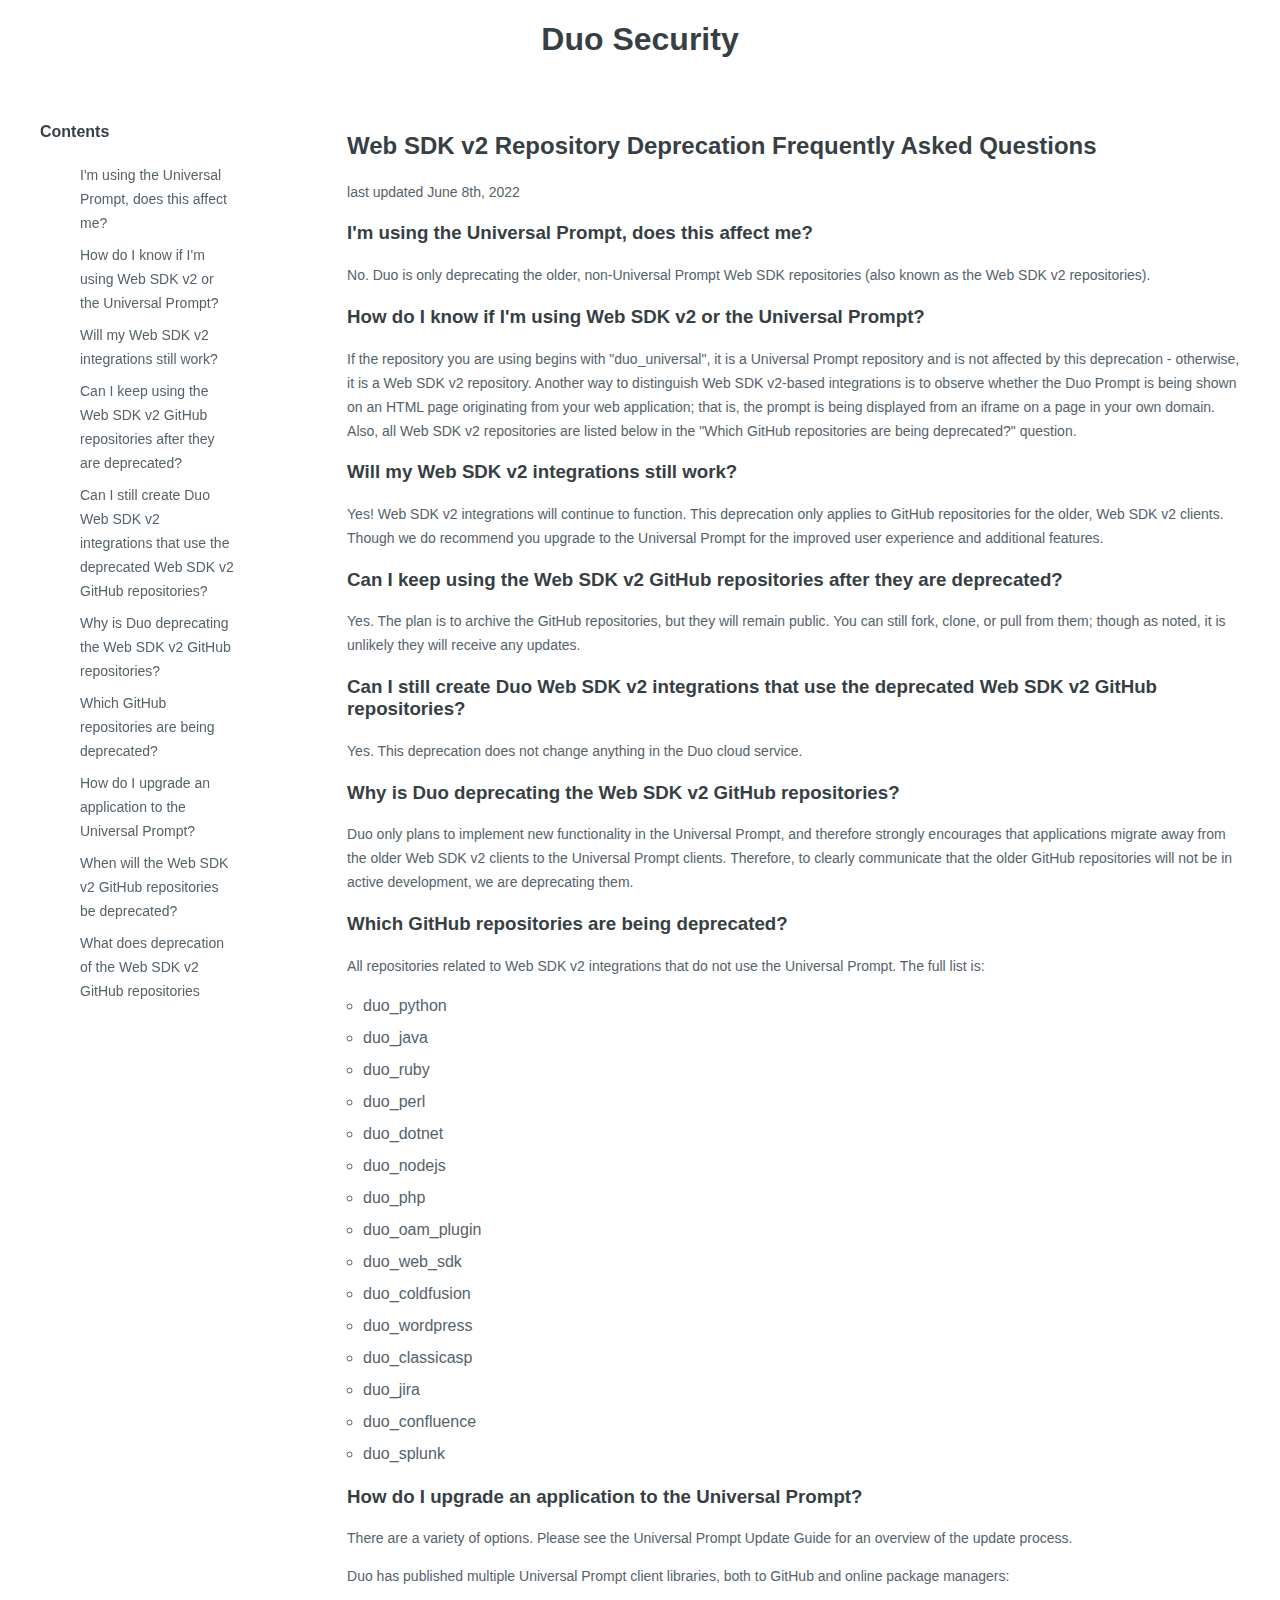
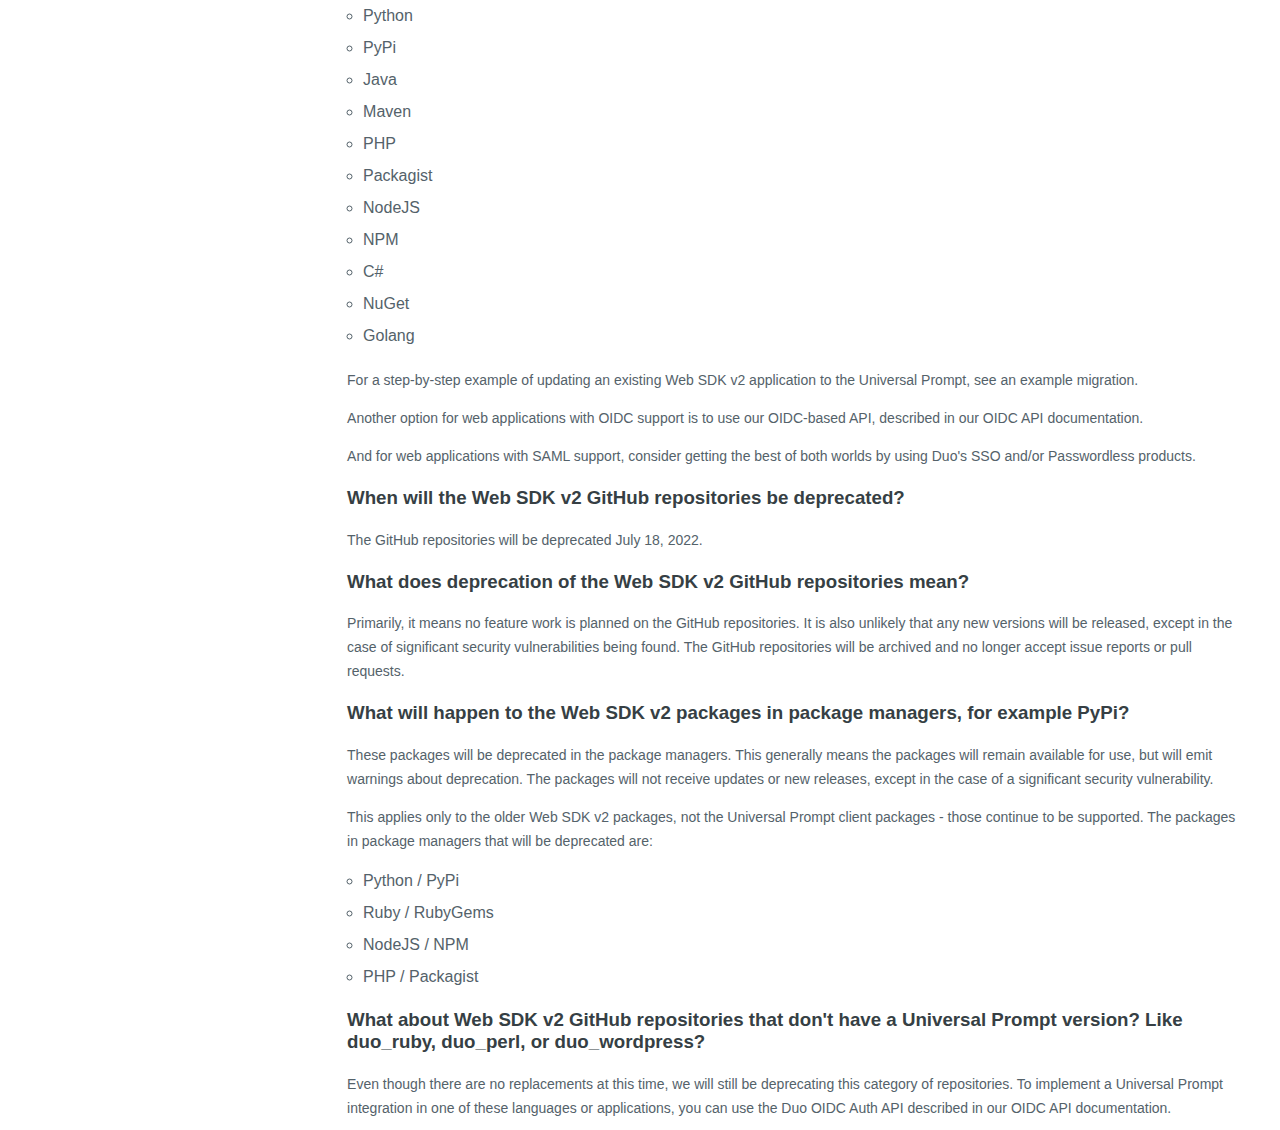
==== faq.html @ c7757863 "Fill in FAQ contents" ====
<!doctype html>
<html>
  </head>
    <title>Web SDK v2 Repository Deprecation FAQ</title>
    <link rel="stylesheet" href="./style.css">
  </head>
  <body>
    <h1><center>Duo Security</center></h1>
    <div class="faq-detail">

    <div class="faq-nav">
      <div class="sticky-wrapper">
        <div class="faq-sticker">
          <h4 class="faq-nav-header">Contents</h4>
          <ul>
            <li><a href="#Question1">I'm using the Universal Prompt, does this affect me?</a></li>
            <li><a href="#Question2">How do I know if I'm using Web SDK v2 or the Universal Prompt?</a></li>
            <li><a href="#Question3">Will my Web SDK v2 integrations still work?</a></li>
            <li><a href="#Question4">Can I keep using the Web SDK v2 GitHub repositories after they are deprecated?</a></li>
            <li><a href="#Question5">Can I still create Duo Web SDK v2 integrations that use the deprecated Web SDK v2 GitHub repositories?</a></li>
            <li><a href="#Question6">Why is Duo deprecating the Web SDK v2 GitHub repositories?</a></li>
            <li><a href="#Question7">Which GitHub repositories are being deprecated?</a></li>
            <li><a href="#Question8">How do I upgrade an application to the Universal Prompt?</a></li>
            <li><a href="#Question9">When will the Web SDK v2 GitHub repositories be deprecated?</a></li>
            <li><a href="#Question10">What does deprecation of the Web SDK v2 GitHub repositories mean?</a></li>
            <li><a href="#Question11">What will happen to the Web SDK v2 packages in package managers, for example PyPi?</a></li>
            <li><a href="#Question12">What about Web SDK v2 GitHub repositories that don't have a Universal Prompt version?  Like duo_ruby, duo_perl, or duo_wordpress?</a></li>
          </ul>
        </div>
    </div>
    </div>
    <div class="faq-content">
      <h2>Web SDK v2 Repository Deprecation Frequently Asked Questions</h2>
      <p>last updated June 8th, 2022</p>
    <div id="Question1">
    <h3>I'm using the Universal Prompt, does this affect me?</h3>
  </div>
    <p>No.  Duo is only deprecating the older, non-Universal Prompt Web SDK repositories (also known as the Web SDK v2 repositories).</p>
    <div id="Question2">
      <h3>How do I know if I'm using Web SDK v2 or the Universal Prompt?</h3>
  </div>
    <p>If the repository you are using begins with "duo_universal", it is a Universal Prompt repository and is not affected by this deprecation - otherwise, it is a Web SDK v2 repository.  Another way to distinguish Web SDK v2-based integrations is to observe whether the Duo Prompt is being shown on an HTML page originating from your web application; that is, the prompt is being displayed from an iframe on a page in your own domain.  Also, all Web SDK v2 repositories are listed below in the "Which GitHub repositories are being deprecated?" question.</p>
    <div id="Question3">
    <h3>Will my Web SDK v2 integrations still work?</h3>
  </div>
    <p>Yes!  Web SDK v2 integrations will continue to function.  This deprecation only applies to GitHub repositories for the older, Web SDK v2 clients.  Though we do recommend you upgrade to the Universal Prompt for the improved user experience and additional features.</p>
    <div id="Question4">
      <h3>Can I keep using the Web SDK v2 GitHub repositories after they are deprecated?</h3>
  </div>
    <p>Yes.  The plan is to archive the GitHub repositories, but they will remain public.  You can still fork, clone, or pull from them; though as noted, it is unlikely they will receive any updates.</p>
    <div id="Question5">
      <h3>Can I still create Duo Web SDK v2 integrations that use the deprecated Web SDK v2 GitHub repositories?</h3>
  </div>
    <p>Yes.  This deprecation does not change anything in the Duo cloud service.</p>
    <div id="Question6">
      <h3>Why is Duo deprecating the Web SDK v2 GitHub repositories?</h3>
  </div>
    <p>Duo only plans to implement new functionality in the Universal Prompt, and therefore strongly encourages that applications migrate away from the older Web SDK v2 clients to the Universal Prompt clients.  Therefore, to clearly communicate that the older GitHub repositories will not be in active development, we are deprecating them.</p>
    <div id="Question7">
      <h3>Which GitHub repositories are being deprecated?</h3>
  </div>
    <p>All repositories related to Web SDK v2 integrations that do not use the Universal Prompt.  The full list is:</p>
    <ul>
      <li>duo_python</li>
      <li>duo_java</li>
      <li>duo_ruby</li>
      <li>duo_perl</li>
      <li>duo_dotnet</li>
      <li>duo_nodejs</li>      
      <li>duo_php</li>      
      <li>duo_oam_plugin</li>      
      <li>duo_web_sdk</li>      
      <li>duo_coldfusion</li>      
      <li>duo_wordpress</li>      
      <li>duo_classicasp</li>      
      <li>duo_jira</li>      
      <li>duo_confluence</li>      
      <li>duo_splunk</li>      
    </ul>
    <div id="Question8">
      <h3>How do I upgrade an application to the Universal Prompt?</h3>
  </div>
  <p>There are a variety of options.  Please see the <a href="https://duo.com/docs/universal-prompt-update-guide">Universal Prompt Update Guide</a> for an overview of the update process.</p>
  <p>Duo has published multiple Universal Prompt client libraries, both to GitHub and online package managers:</p>
    <ul>
      <li><a href="https://github.com/duosecurity/duo_universal_python">Python</a></li>
      <li><a href="https://pypi.org/project/duo-universal/">PyPi</a></li>
      <li><a href="https://github.com/duosecurity/duo_universal_java">Java</a></li>
      <li><a href="https://mvnrepository.com/artifact/com.duosecurity/duo-universal-sdk">Maven</a></li>
      <li><a href="https://github.com/duosecurity/duo_universal_php">PHP</a></li>
      <li><a href="https://packagist.org/packages/duosecurity/duo_universal_php">Packagist</a></li>      
      <li><a href="https://github.com/duosecurity/duo_universal_nodejs">NodeJS</a></li>      
      <li><a href="https://www.npmjs.com/package/@duosecurity/duo_universal">NPM</a></li>      
      <li><a href="https://github.com/duosecurity/duo_universal_csharp">C#</a></li>      
      <li><a href="https://www.nuget.org/packages/DuoUniversal/">NuGet</a></li>      
      <li><a href="https://github.com/duosecurity/duo_universal_golang">Golang</a></li>      
    </ul>
    <p>For a step-by-step example of updating an existing Web SDK v2 application to the Universal Prompt, see <a href="https://github.com/duosecurity/duo_python/pull/57.">an example migration</a>.</p>
    <p>Another option for web applications with OIDC support is to use our OIDC-based API, described in <a href="https://duo.com/docs/oauthapi">our OIDC API documentation</a>.</p>
    <p>And for web applications with SAML support, consider getting the best of both worlds by using Duo's SSO and/or Passwordless products.</p>
    <div id="Question9">
      <h3>When will the Web SDK v2 GitHub repositories be deprecated?</h3>
  </div>
    <p>The GitHub repositories will be deprecated July 18, 2022.</p>
    <div id="Question10">
      <h3>What does deprecation of the Web SDK v2 GitHub repositories mean?</h3>
  </div>
    <p>Primarily, it means no feature work is planned on the GitHub repositories.  It is also unlikely that any new versions will be released, except in the case of significant security vulnerabilities being found.  The GitHub repositories will be archived and no longer accept issue reports or pull requests.</p>
    <div id="Question11">
      <h3>What will happen to the Web SDK v2 packages in package managers, for example PyPi?</h3>
  </div>
    <p>These packages will be deprecated in the package managers.  This generally means the packages will remain available for use, but will emit warnings about deprecation.  The packages will not receive updates or new releases, except in the case of a significant security vulnerability.</p>
    <p>This applies only to the older Web SDK v2 packages, not the Universal Prompt client packages - those continue to be supported.  The packages in package managers that will be deprecated are:</p>
    <ul>
      <li><a href="https://pypi.org/project/duo-web/">Python / PyPi</a></li>
      <li><a href="https://rubygems.org/gems/duo_web">Ruby / RubyGems</a></li>
      <li><a href="https://www.npmjs.com/package/@duosecurity/duo_web">NodeJS / NPM</a></li>
      <li><a href="https://packagist.org/packages/duosecurity/duo_php">PHP / Packagist</a></li>
    </ul>
    <div id="Question12">
      <h3>What about Web SDK v2 GitHub repositories that don't have a Universal Prompt version?  Like duo_ruby, duo_perl, or duo_wordpress?</h3>
  </div>
  <p>Even though there are no replacements at this time, we will still be deprecating this category of repositories.  To implement a Universal Prompt integration in one of these languages or applications, you can use the Duo OIDC Auth API described in <a href="https://duo.com/docs/oauthapi">our OIDC API documentation</a>.</p>
    </div>
    </div>
  </body>
</html>
---- style.css ----
body {
  font-family: "Helvetica Neue", Helvetica, Arial, sans-serif;
  color: #54626a;
}

h1,
h2,
h3,
h4,
h5,
h6 {
  font-weight: bold;
  color: #363f44;
  text-rendering: optimizeLegibility;
  scroll-margin-top: 4.375rem;
}

p {
  color: #54626a;
}

.faq-detail {
  padding: 2rem;
}
.faq-detail p {
  font-size: 0.875rem;
  line-height: 1.5rem;
}

.faq-content {
  display: block;
  float: left;
  width: 74.41059%;
}

.faq-content p {
  margin-bottom: 0.75em;
}

.faq-content ul {
  list-style: circle;
  padding: 0 1em;
  margin-bottom: 1.25rem;
  line-height: 160%;
}

ol li,
ul li {
  display: list-item;
  margin-top: 0.5rem;
  font-weight: 400;
  font-size: 1rem;
  line-height: 1.5rem;
}

ul li::marker {
  unicode-bidi: isolate;
  font-variant-numeric: tabular-nums;
  text-transform: none;
  text-indent: 0px !important;
  text-align: start !important;
  text-align-last: start !important;
}

.faq-nav {
  float: left;
  margin-right: 2.35765%;
  width: 23.23176%;
  display: block;
}

.faq-nav li {
  font-size: 0.875rem;
  list-style-type: none;
}

.sticky-wrapper {
  height: 627px;
}

.faq-sticker {
  overflow-y: auto;
  max-height: 100%;
  width: 195px;
  position: fixed;
  top: 102px;
  z-index: inherit;
}

a {
  text-decoration: none;
  color: inherit;
  transition: 0.2s ease-in-out;
}
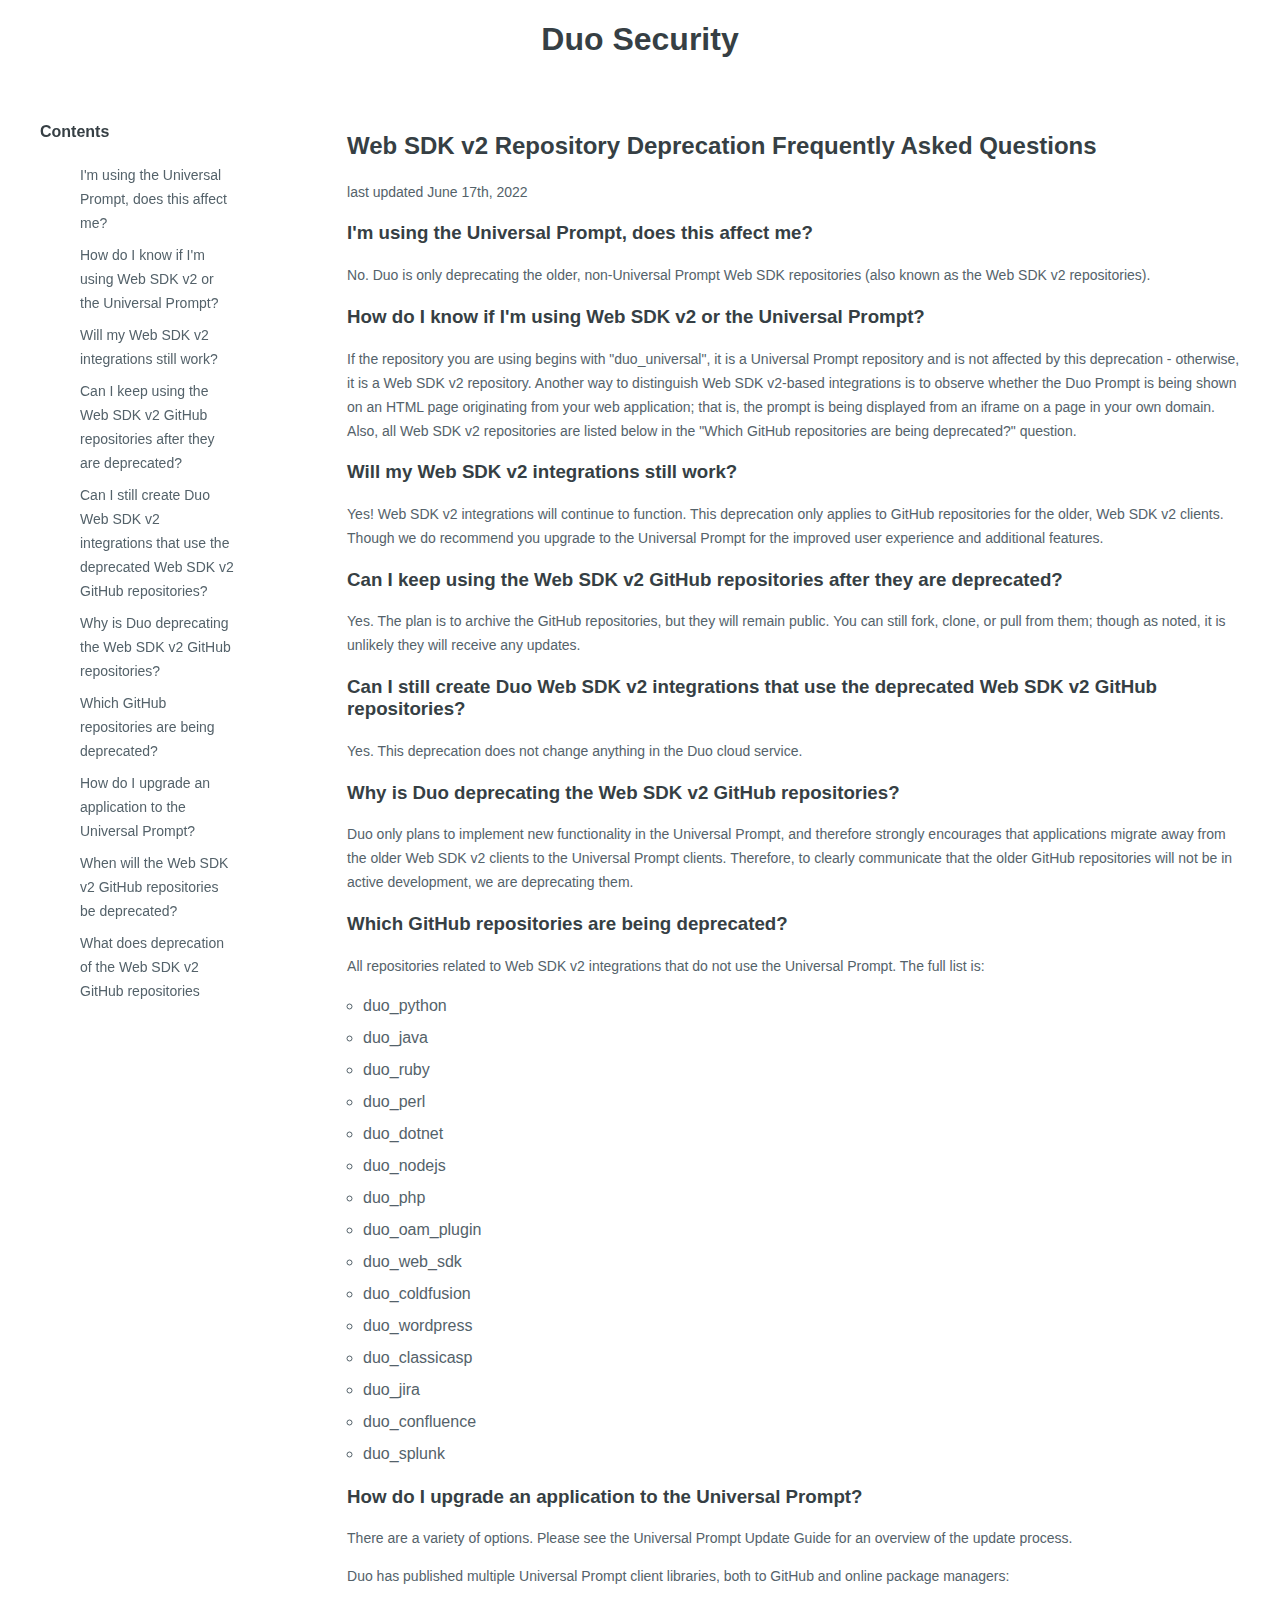
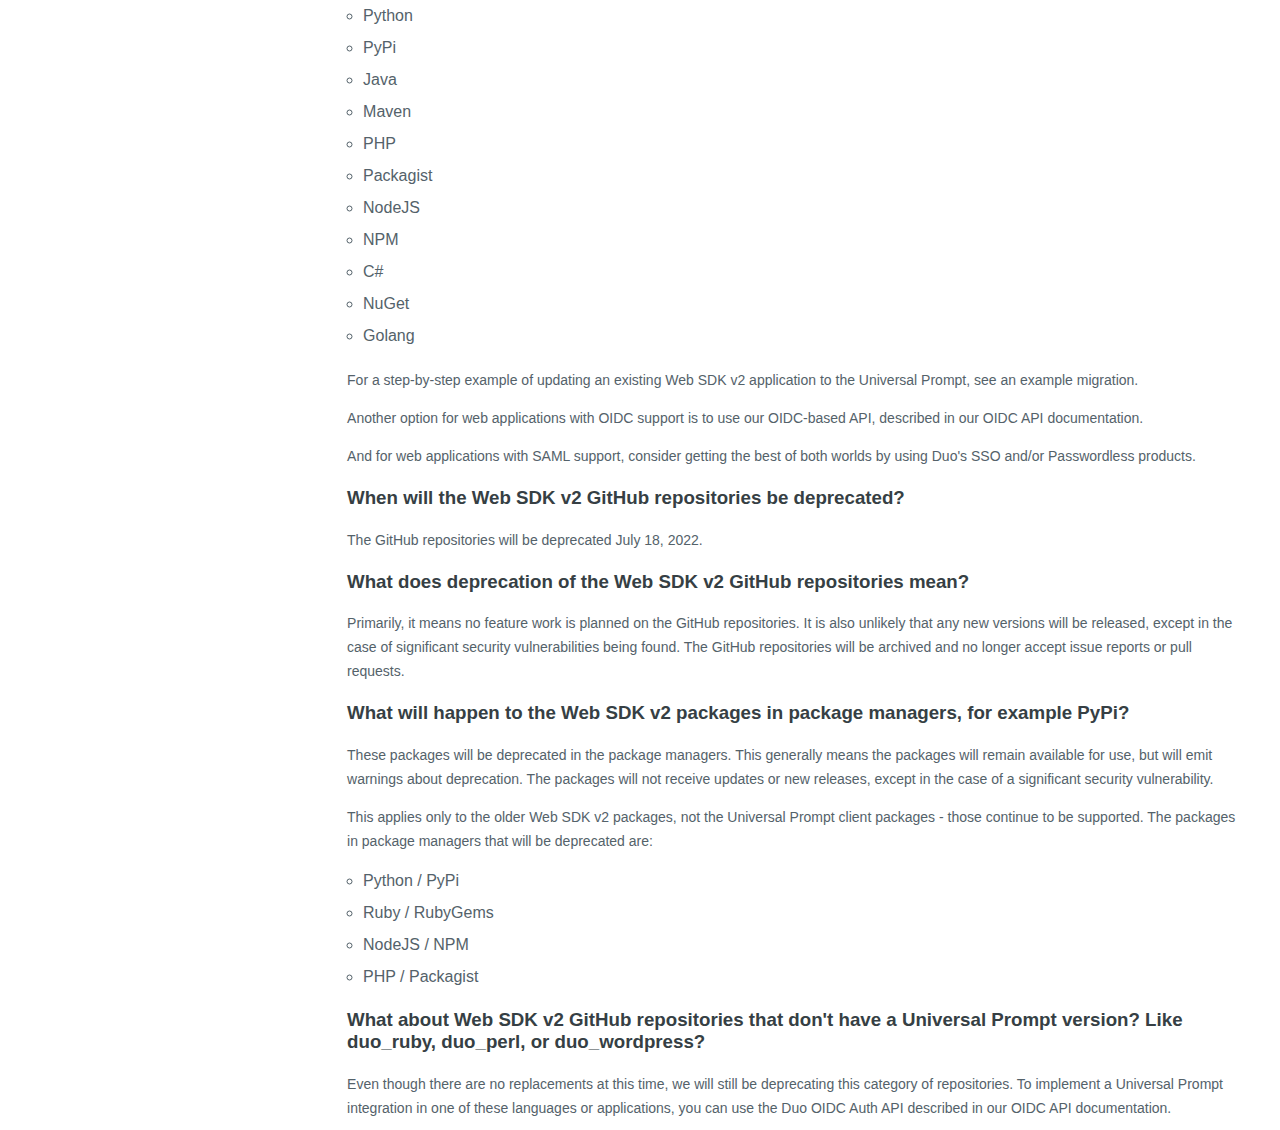
==== commit cb5c4326: "Bump update date" ====
--- a/faq.html
+++ b/faq.html
@@ -31,7 +31,7 @@
     </div>
     <div class="faq-content">
       <h2>Web SDK v2 Repository Deprecation Frequently Asked Questions</h2>
-      <p>last updated June 8th, 2022</p>
+      <p>last updated June 17th, 2022</p>
     <div id="Question1">
     <h3>I'm using the Universal Prompt, does this affect me?</h3>
   </div>
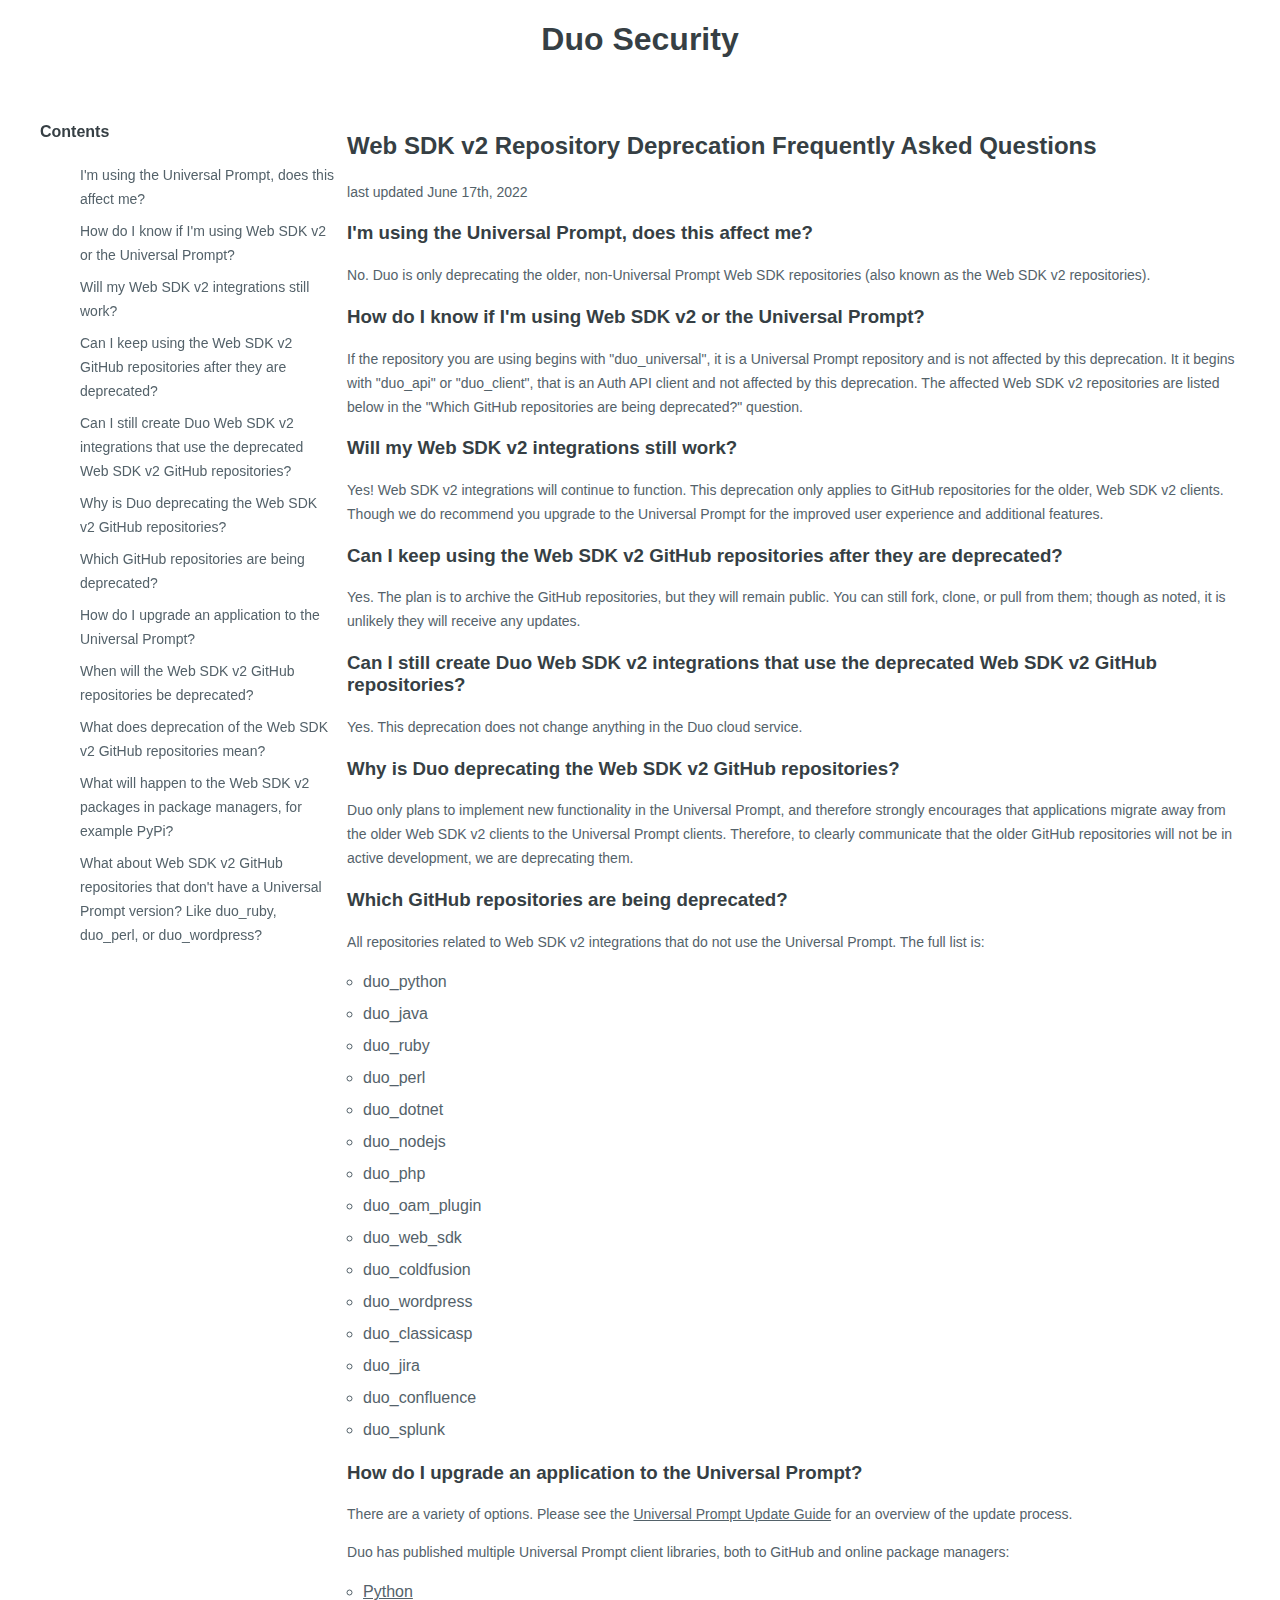
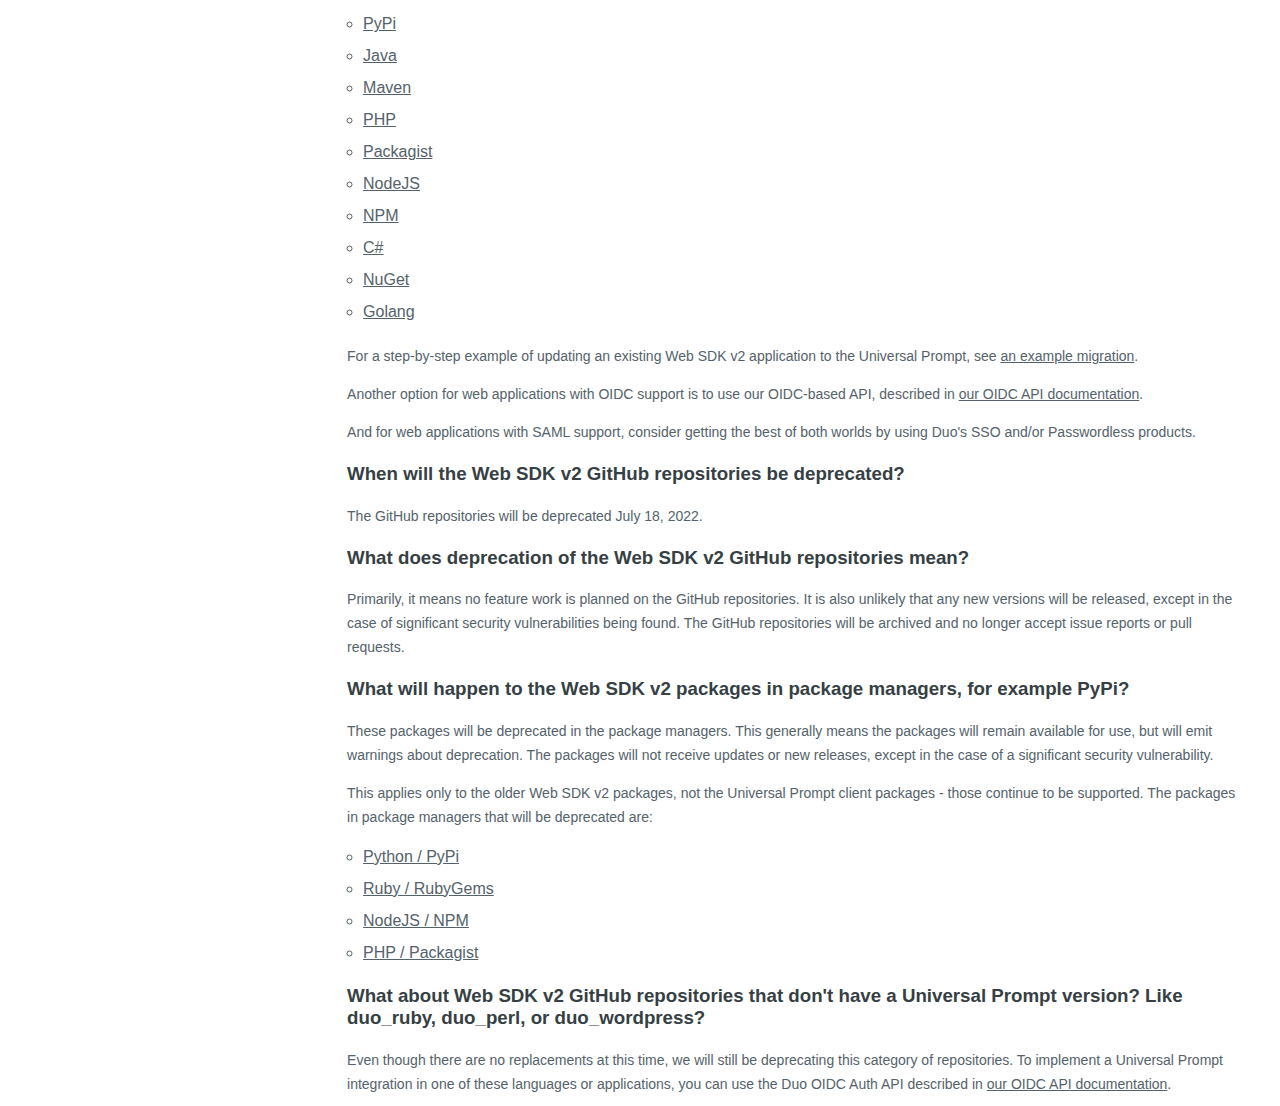
==== commit 4b0b8b88: "Clarify which repositories are affected" ====
--- a/faq.html
+++ b/faq.html
@@ -39,7 +39,7 @@
     <div id="Question2">
       <h3>How do I know if I'm using Web SDK v2 or the Universal Prompt?</h3>
   </div>
-    <p>If the repository you are using begins with "duo_universal", it is a Universal Prompt repository and is not affected by this deprecation - otherwise, it is a Web SDK v2 repository.  Another way to distinguish Web SDK v2-based integrations is to observe whether the Duo Prompt is being shown on an HTML page originating from your web application; that is, the prompt is being displayed from an iframe on a page in your own domain.  Also, all Web SDK v2 repositories are listed below in the "Which GitHub repositories are being deprecated?" question.</p>
+    <p>If the repository you are using begins with "duo_universal", it is a Universal Prompt repository and is not affected by this deprecation.  It it begins with "duo_api" or "duo_client", that is an Auth API client and not affected by this deprecation. The affected Web SDK v2 repositories are listed below in the "Which GitHub repositories are being deprecated?" question.</p>
     <div id="Question3">
     <h3>Will my Web SDK v2 integrations still work?</h3>
   </div>
--- a/style.css
+++ b/style.css
@@ -75,13 +75,14 @@
 }
 
 .sticky-wrapper {
-  height: 627px;
+  height: 1000px;
 }
 
 .faq-sticker {
   overflow-y: auto;
   max-height: 100%;
-  width: 195px;
+  width: 23%;
+  max-width: 400px;
   position: fixed;
   top: 102px;
   z-index: inherit;
@@ -92,3 +93,21 @@
   color: inherit;
   transition: 0.2s ease-in-out;
 }
+@media (max-width: 1000px) {
+  /* desktop CSS: hide .mobile div */
+  .faq-nav {
+    display: none
+  }
+}
+
+li:hover{
+  background: #dae4e6;
+    -webkit-border-radius: 4px;
+    -moz-border-radius: 4px;
+    -ms-border-radius: 4px;
+    border-radius: 4px;
+}
+
+.faq-content  a{
+  text-decoration: underline;
+}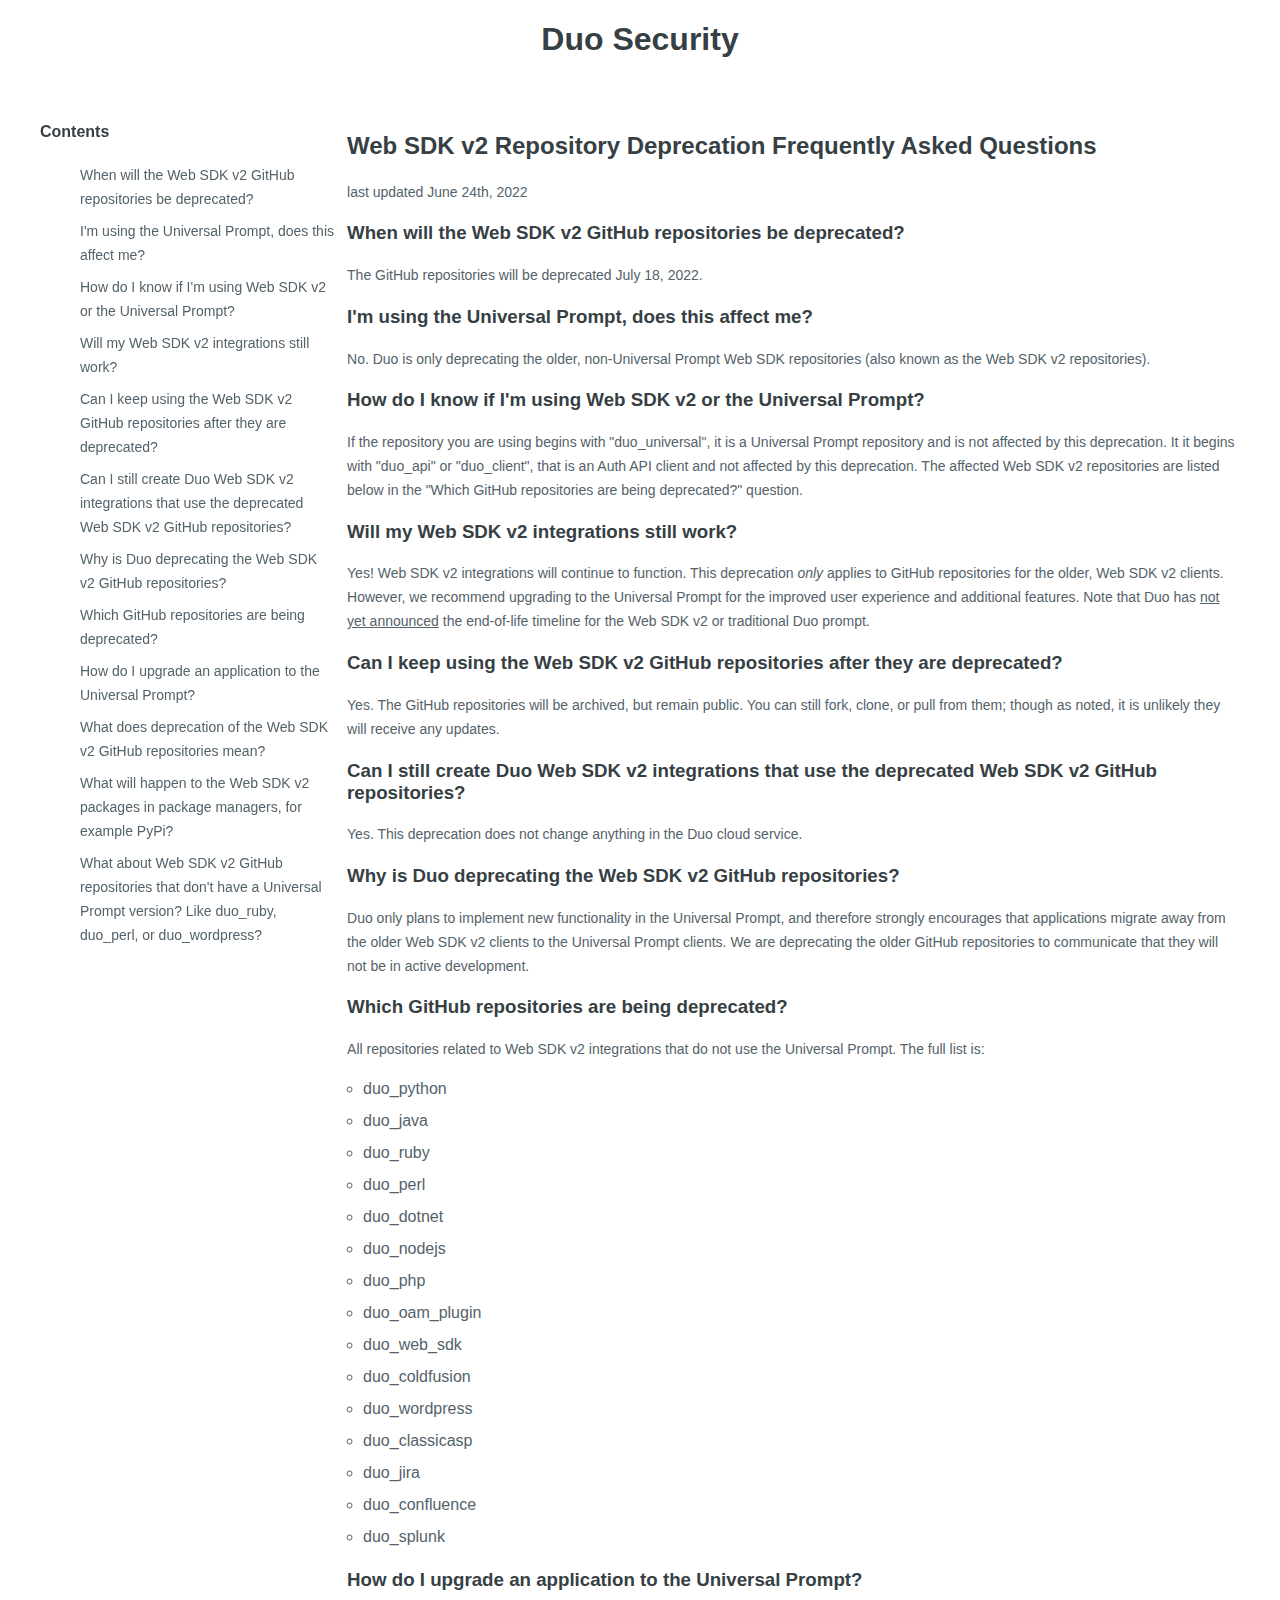
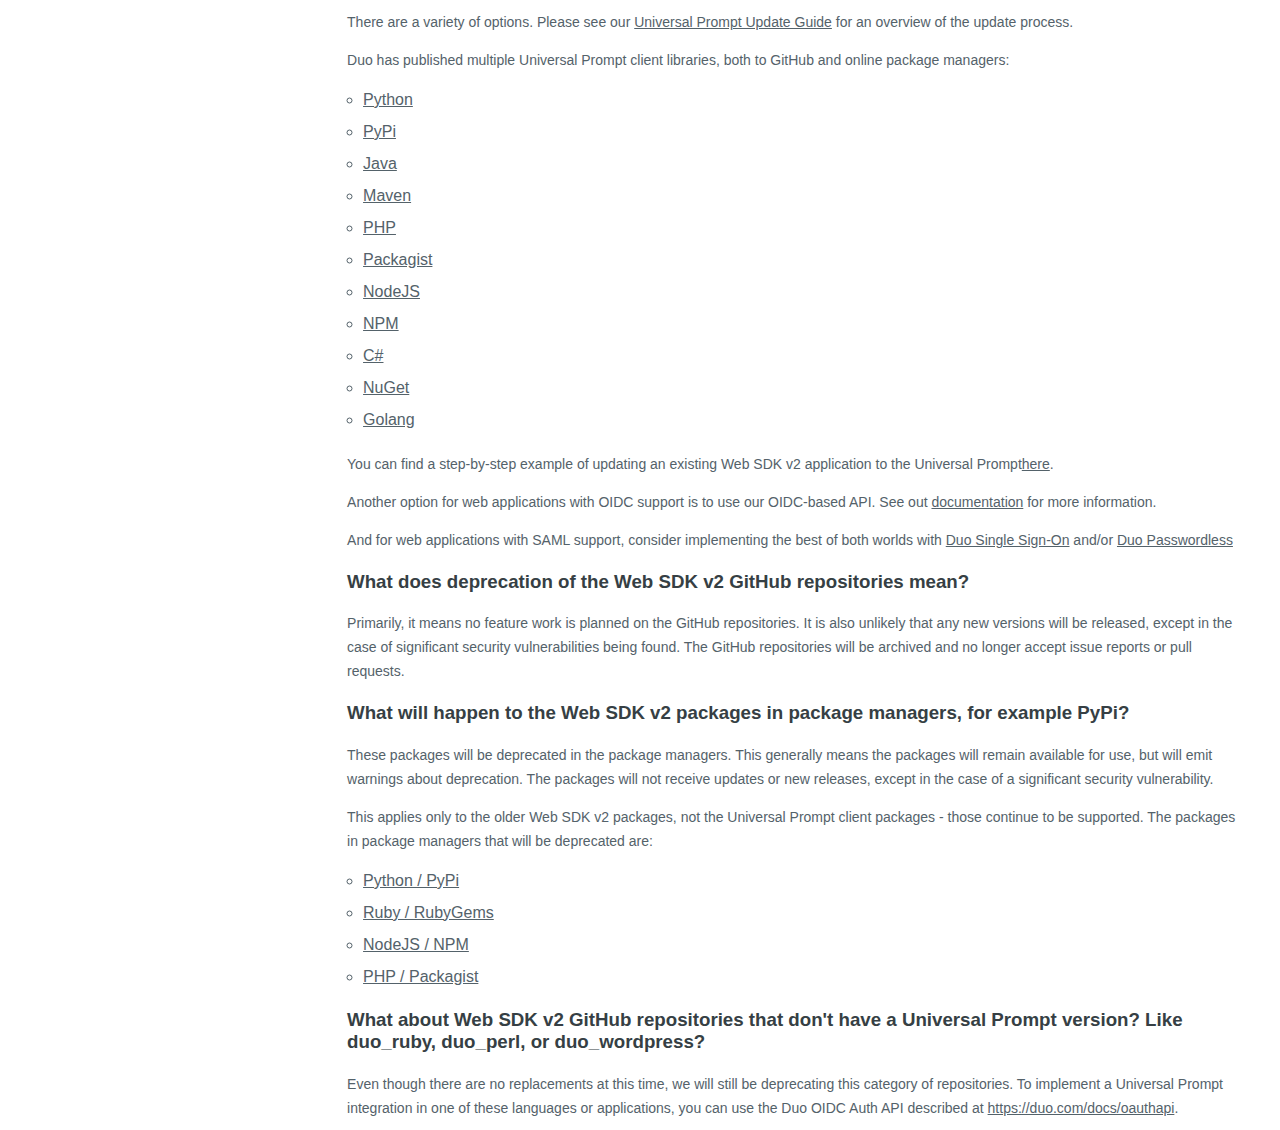
==== commit a61b1fdf: "Reorder questions and make some edits for clarity" ====
--- a/faq.html
+++ b/faq.html
@@ -13,15 +13,15 @@
         <div class="faq-sticker">
           <h4 class="faq-nav-header">Contents</h4>
           <ul>
-            <li><a href="#Question1">I'm using the Universal Prompt, does this affect me?</a></li>
-            <li><a href="#Question2">How do I know if I'm using Web SDK v2 or the Universal Prompt?</a></li>
-            <li><a href="#Question3">Will my Web SDK v2 integrations still work?</a></li>
-            <li><a href="#Question4">Can I keep using the Web SDK v2 GitHub repositories after they are deprecated?</a></li>
-            <li><a href="#Question5">Can I still create Duo Web SDK v2 integrations that use the deprecated Web SDK v2 GitHub repositories?</a></li>
-            <li><a href="#Question6">Why is Duo deprecating the Web SDK v2 GitHub repositories?</a></li>
-            <li><a href="#Question7">Which GitHub repositories are being deprecated?</a></li>
-            <li><a href="#Question8">How do I upgrade an application to the Universal Prompt?</a></li>
-            <li><a href="#Question9">When will the Web SDK v2 GitHub repositories be deprecated?</a></li>
+            <li><a href="#Question1">When will the Web SDK v2 GitHub repositories be deprecated?</a></li>
+            <li><a href="#Question2">I'm using the Universal Prompt, does this affect me?</a></li>
+            <li><a href="#Question3">How do I know if I'm using Web SDK v2 or the Universal Prompt?</a></li>
+            <li><a href="#Question4">Will my Web SDK v2 integrations still work?</a></li>
+            <li><a href="#Question5">Can I keep using the Web SDK v2 GitHub repositories after they are deprecated?</a></li>
+            <li><a href="#Question6">Can I still create Duo Web SDK v2 integrations that use the deprecated Web SDK v2 GitHub repositories?</a></li>
+            <li><a href="#Question7">Why is Duo deprecating the Web SDK v2 GitHub repositories?</a></li>
+            <li><a href="#Question8">Which GitHub repositories are being deprecated?</a></li>
+            <li><a href="#Question9">How do I upgrade an application to the Universal Prompt?</a></li>
             <li><a href="#Question10">What does deprecation of the Web SDK v2 GitHub repositories mean?</a></li>
             <li><a href="#Question11">What will happen to the Web SDK v2 packages in package managers, for example PyPi?</a></li>
             <li><a href="#Question12">What about Web SDK v2 GitHub repositories that don't have a Universal Prompt version?  Like duo_ruby, duo_perl, or duo_wordpress?</a></li>
@@ -31,32 +31,36 @@
     </div>
     <div class="faq-content">
       <h2>Web SDK v2 Repository Deprecation Frequently Asked Questions</h2>
-      <p>last updated June 17th, 2022</p>
+      <p>last updated June 24th, 2022</p>
     <div id="Question1">
+      <h3>When will the Web SDK v2 GitHub repositories be deprecated?</h3>
+  </div>
+    <p>The GitHub repositories will be deprecated July 18, 2022.</p>
+    <div id="Question2">
     <h3>I'm using the Universal Prompt, does this affect me?</h3>
   </div>
     <p>No.  Duo is only deprecating the older, non-Universal Prompt Web SDK repositories (also known as the Web SDK v2 repositories).</p>
-    <div id="Question2">
+    <div id="Question3">
       <h3>How do I know if I'm using Web SDK v2 or the Universal Prompt?</h3>
   </div>
     <p>If the repository you are using begins with "duo_universal", it is a Universal Prompt repository and is not affected by this deprecation.  It it begins with "duo_api" or "duo_client", that is an Auth API client and not affected by this deprecation. The affected Web SDK v2 repositories are listed below in the "Which GitHub repositories are being deprecated?" question.</p>
-    <div id="Question3">
+    <div id="Question4">
     <h3>Will my Web SDK v2 integrations still work?</h3>
   </div>
-    <p>Yes!  Web SDK v2 integrations will continue to function.  This deprecation only applies to GitHub repositories for the older, Web SDK v2 clients.  Though we do recommend you upgrade to the Universal Prompt for the improved user experience and additional features.</p>
-    <div id="Question4">
+  <p>Yes!  Web SDK v2 integrations will continue to function.  This deprecation <i>only</i> applies to GitHub repositories for the older, Web SDK v2 clients.  However, we recommend upgrading to the Universal Prompt for the improved user experience and additional features.  Note that Duo has <a href="https://duo.com/docs/universal-prompt-update-guide#traditional-prompt-end-of-support">not yet announced</a> the end-of-life timeline for the Web SDK v2 or traditional Duo prompt.</p>
+    <div id="Question5">
       <h3>Can I keep using the Web SDK v2 GitHub repositories after they are deprecated?</h3>
   </div>
-    <p>Yes.  The plan is to archive the GitHub repositories, but they will remain public.  You can still fork, clone, or pull from them; though as noted, it is unlikely they will receive any updates.</p>
-    <div id="Question5">
+    <p>Yes.  The GitHub repositories will be archived, but remain public.  You can still fork, clone, or pull from them; though as noted, it is unlikely they will receive any updates.</p>
+    <div id="Question6">
       <h3>Can I still create Duo Web SDK v2 integrations that use the deprecated Web SDK v2 GitHub repositories?</h3>
   </div>
     <p>Yes.  This deprecation does not change anything in the Duo cloud service.</p>
-    <div id="Question6">
+    <div id="Question7">
       <h3>Why is Duo deprecating the Web SDK v2 GitHub repositories?</h3>
   </div>
-    <p>Duo only plans to implement new functionality in the Universal Prompt, and therefore strongly encourages that applications migrate away from the older Web SDK v2 clients to the Universal Prompt clients.  Therefore, to clearly communicate that the older GitHub repositories will not be in active development, we are deprecating them.</p>
-    <div id="Question7">
+    <p>Duo only plans to implement new functionality in the Universal Prompt, and therefore strongly encourages that applications migrate away from the older Web SDK v2 clients to the Universal Prompt clients.  We are deprecating the older GitHub repositories to communicate that they will not be in active development.</p>
+    <div id="Question8">
       <h3>Which GitHub repositories are being deprecated?</h3>
   </div>
     <p>All repositories related to Web SDK v2 integrations that do not use the Universal Prompt.  The full list is:</p>
@@ -77,10 +81,10 @@
       <li>duo_confluence</li>      
       <li>duo_splunk</li>      
     </ul>
-    <div id="Question8">
+    <div id="Question9">
       <h3>How do I upgrade an application to the Universal Prompt?</h3>
   </div>
-  <p>There are a variety of options.  Please see the <a href="https://duo.com/docs/universal-prompt-update-guide">Universal Prompt Update Guide</a> for an overview of the update process.</p>
+  <p>There are a variety of options.  Please see our <a href="https://duo.com/docs/universal-prompt-update-guide">Universal Prompt Update Guide</a> for an overview of the update process.</p>
   <p>Duo has published multiple Universal Prompt client libraries, both to GitHub and online package managers:</p>
     <ul>
       <li><a href="https://github.com/duosecurity/duo_universal_python">Python</a></li>
@@ -95,13 +99,9 @@
       <li><a href="https://www.nuget.org/packages/DuoUniversal/">NuGet</a></li>      
       <li><a href="https://github.com/duosecurity/duo_universal_golang">Golang</a></li>      
     </ul>
-    <p>For a step-by-step example of updating an existing Web SDK v2 application to the Universal Prompt, see <a href="https://github.com/duosecurity/duo_python/pull/57.">an example migration</a>.</p>
-    <p>Another option for web applications with OIDC support is to use our OIDC-based API, described in <a href="https://duo.com/docs/oauthapi">our OIDC API documentation</a>.</p>
-    <p>And for web applications with SAML support, consider getting the best of both worlds by using Duo's SSO and/or Passwordless products.</p>
-    <div id="Question9">
-      <h3>When will the Web SDK v2 GitHub repositories be deprecated?</h3>
-  </div>
-    <p>The GitHub repositories will be deprecated July 18, 2022.</p>
+    <p>You can find a step-by-step example of updating an existing Web SDK v2 application to the Universal Prompt<a href="https://github.com/duosecurity/duo_python/pull/57.">here</a>.</p>
+    <p>Another option for web applications with OIDC support is to use our OIDC-based API.  See out <a href="https://duo.com/docs/oauthapi">documentation</a> for more information.</p>
+    <p>And for web applications with SAML support, consider implementing the best of both worlds with <a href="https://duo.com/docs/sso">Duo Single Sign-On</a> and/or <a href="https://duo.com/docs/passwordless">Duo Passwordless</a></p>
     <div id="Question10">
       <h3>What does deprecation of the Web SDK v2 GitHub repositories mean?</h3>
   </div>
@@ -120,7 +120,7 @@
     <div id="Question12">
       <h3>What about Web SDK v2 GitHub repositories that don't have a Universal Prompt version?  Like duo_ruby, duo_perl, or duo_wordpress?</h3>
   </div>
-  <p>Even though there are no replacements at this time, we will still be deprecating this category of repositories.  To implement a Universal Prompt integration in one of these languages or applications, you can use the Duo OIDC Auth API described in <a href="https://duo.com/docs/oauthapi">our OIDC API documentation</a>.</p>
+  <p>Even though there are no replacements at this time, we will still be deprecating this category of repositories.  To implement a Universal Prompt integration in one of these languages or applications, you can use the Duo OIDC Auth API described at <a href="https://duo.com/docs/oauthapi">https://duo.com/docs/oauthapi</a>.</p>
     </div>
     </div>
   </body>
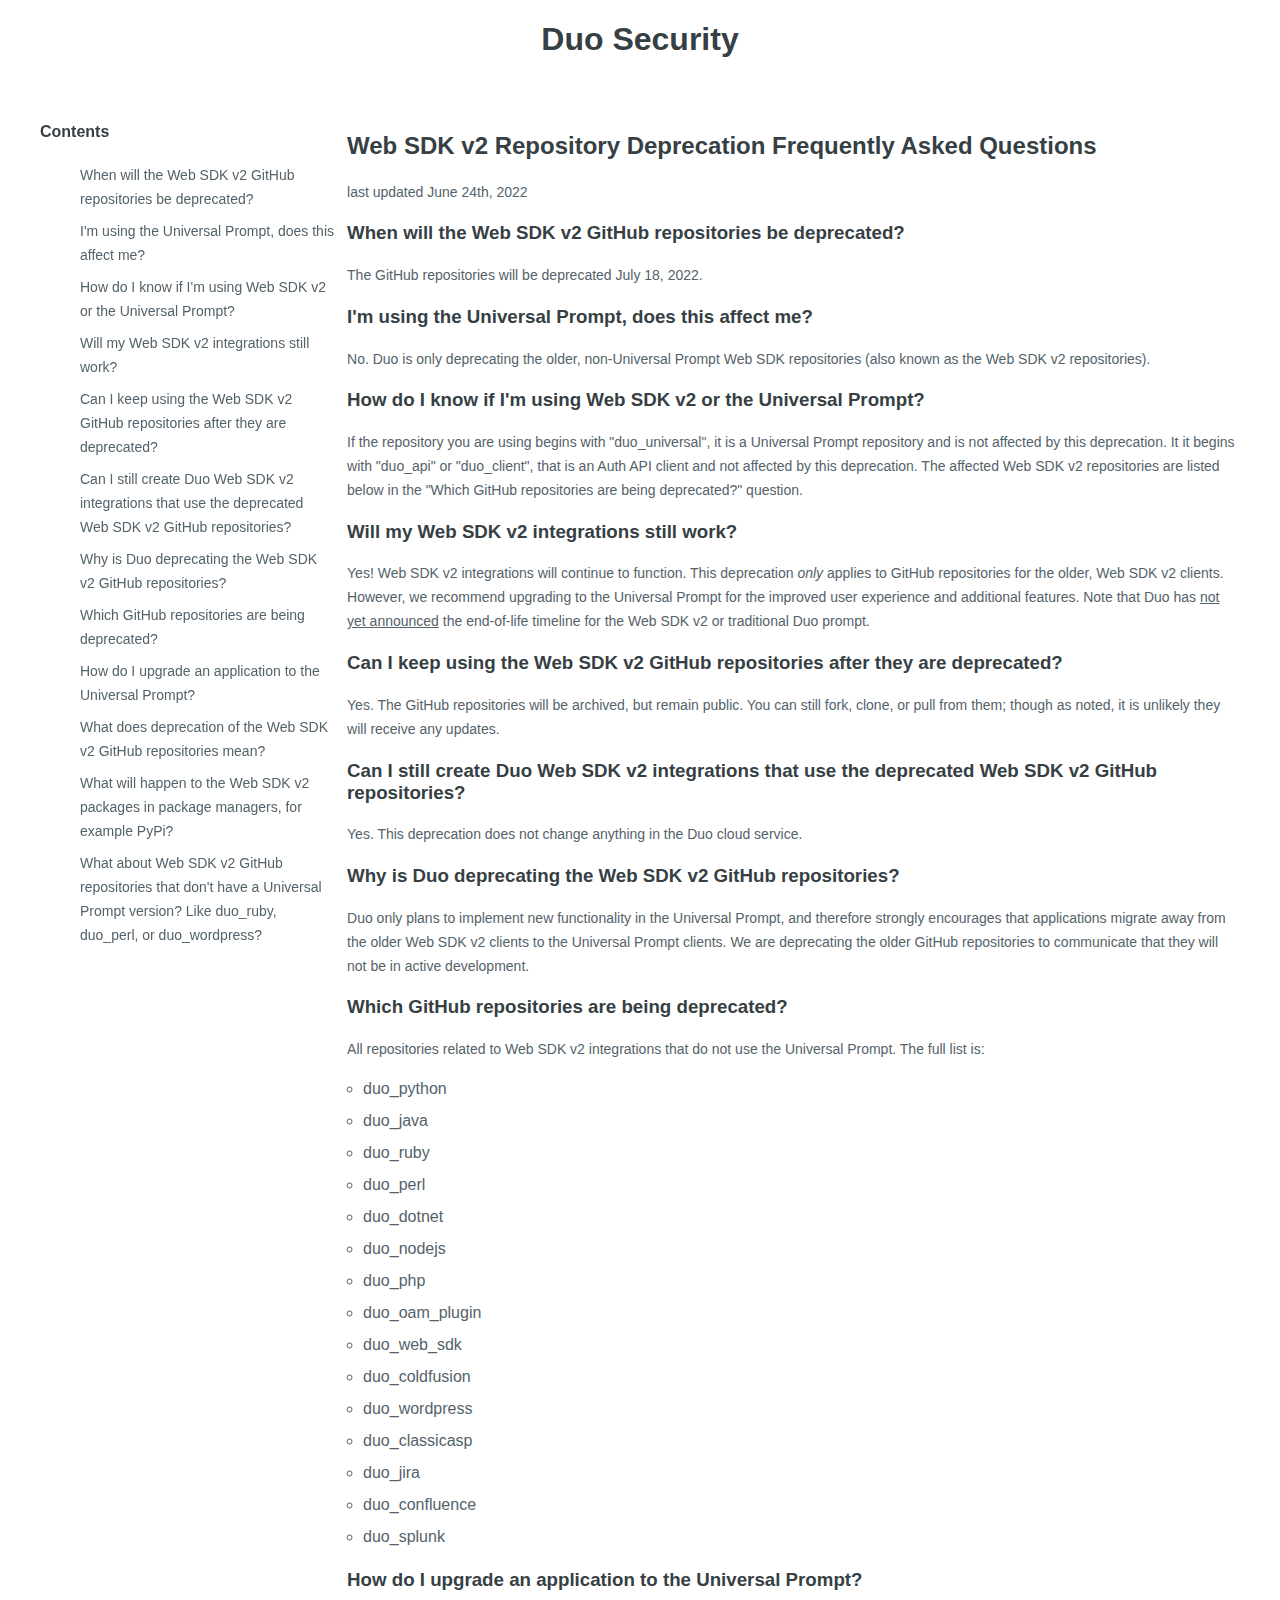
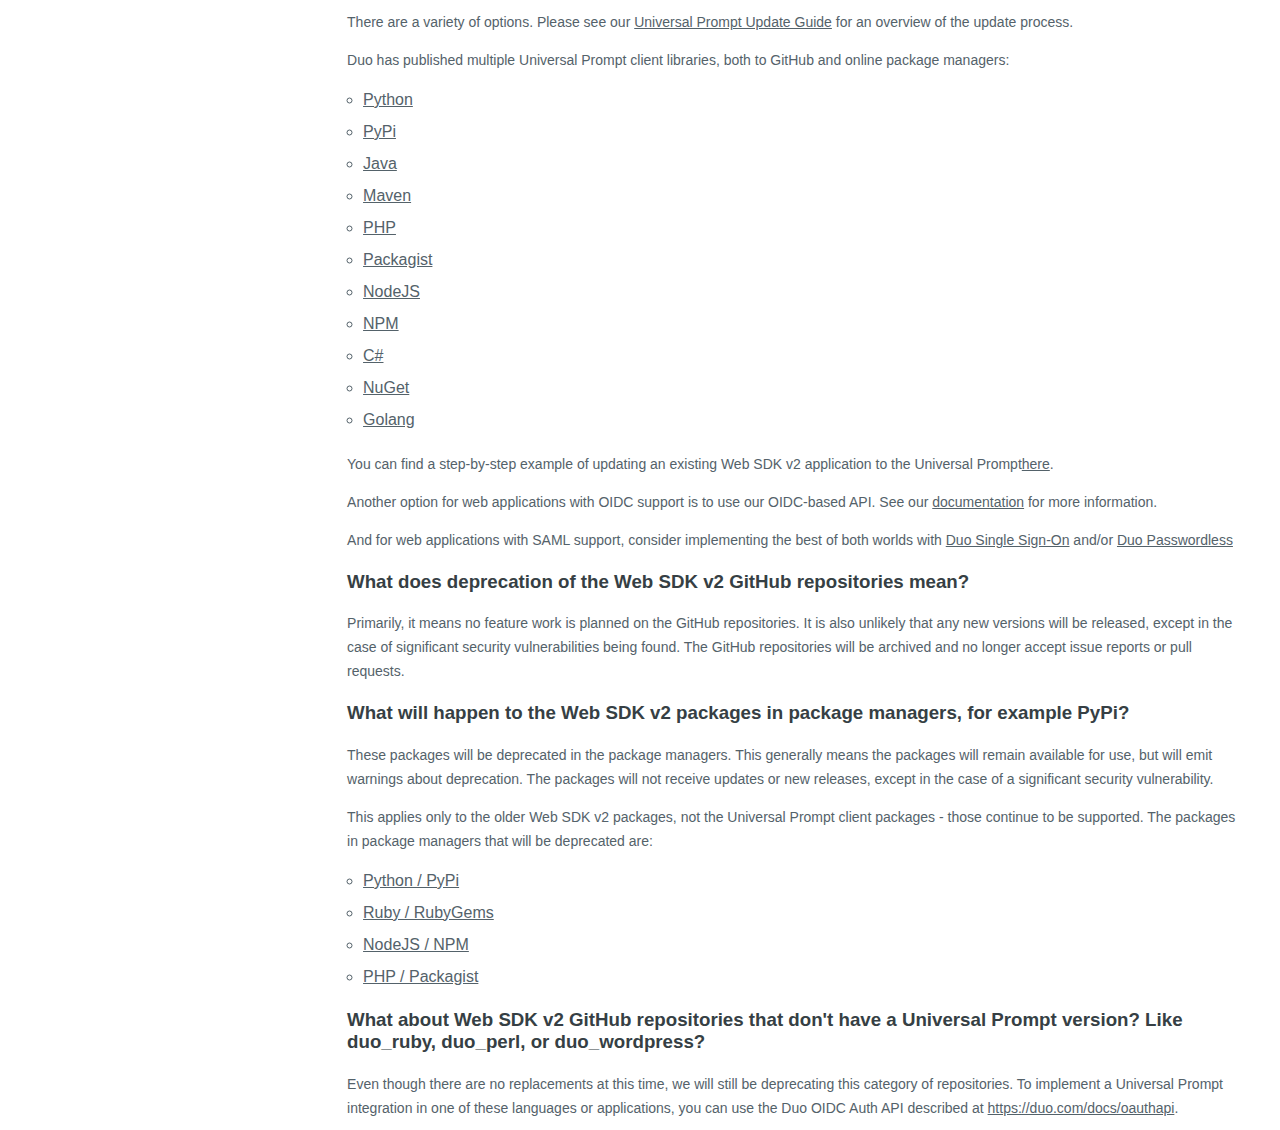
==== commit 9f2f255c: "Correct typos in question 9" ====
--- a/faq.html
+++ b/faq.html
@@ -99,8 +99,8 @@
       <li><a href="https://www.nuget.org/packages/DuoUniversal/">NuGet</a></li>      
       <li><a href="https://github.com/duosecurity/duo_universal_golang">Golang</a></li>      
     </ul>
-    <p>You can find a step-by-step example of updating an existing Web SDK v2 application to the Universal Prompt<a href="https://github.com/duosecurity/duo_python/pull/57.">here</a>.</p>
-    <p>Another option for web applications with OIDC support is to use our OIDC-based API.  See out <a href="https://duo.com/docs/oauthapi">documentation</a> for more information.</p>
+    <p>You can find a step-by-step example of updating an existing Web SDK v2 application to the Universal Prompt<a href="https://github.com/duosecurity/duo_python/pull/57">here</a>.</p>
+    <p>Another option for web applications with OIDC support is to use our OIDC-based API.  See our <a href="https://duo.com/docs/oauthapi">documentation</a> for more information.</p>
     <p>And for web applications with SAML support, consider implementing the best of both worlds with <a href="https://duo.com/docs/sso">Duo Single Sign-On</a> and/or <a href="https://duo.com/docs/passwordless">Duo Passwordless</a></p>
     <div id="Question10">
       <h3>What does deprecation of the Web SDK v2 GitHub repositories mean?</h3>
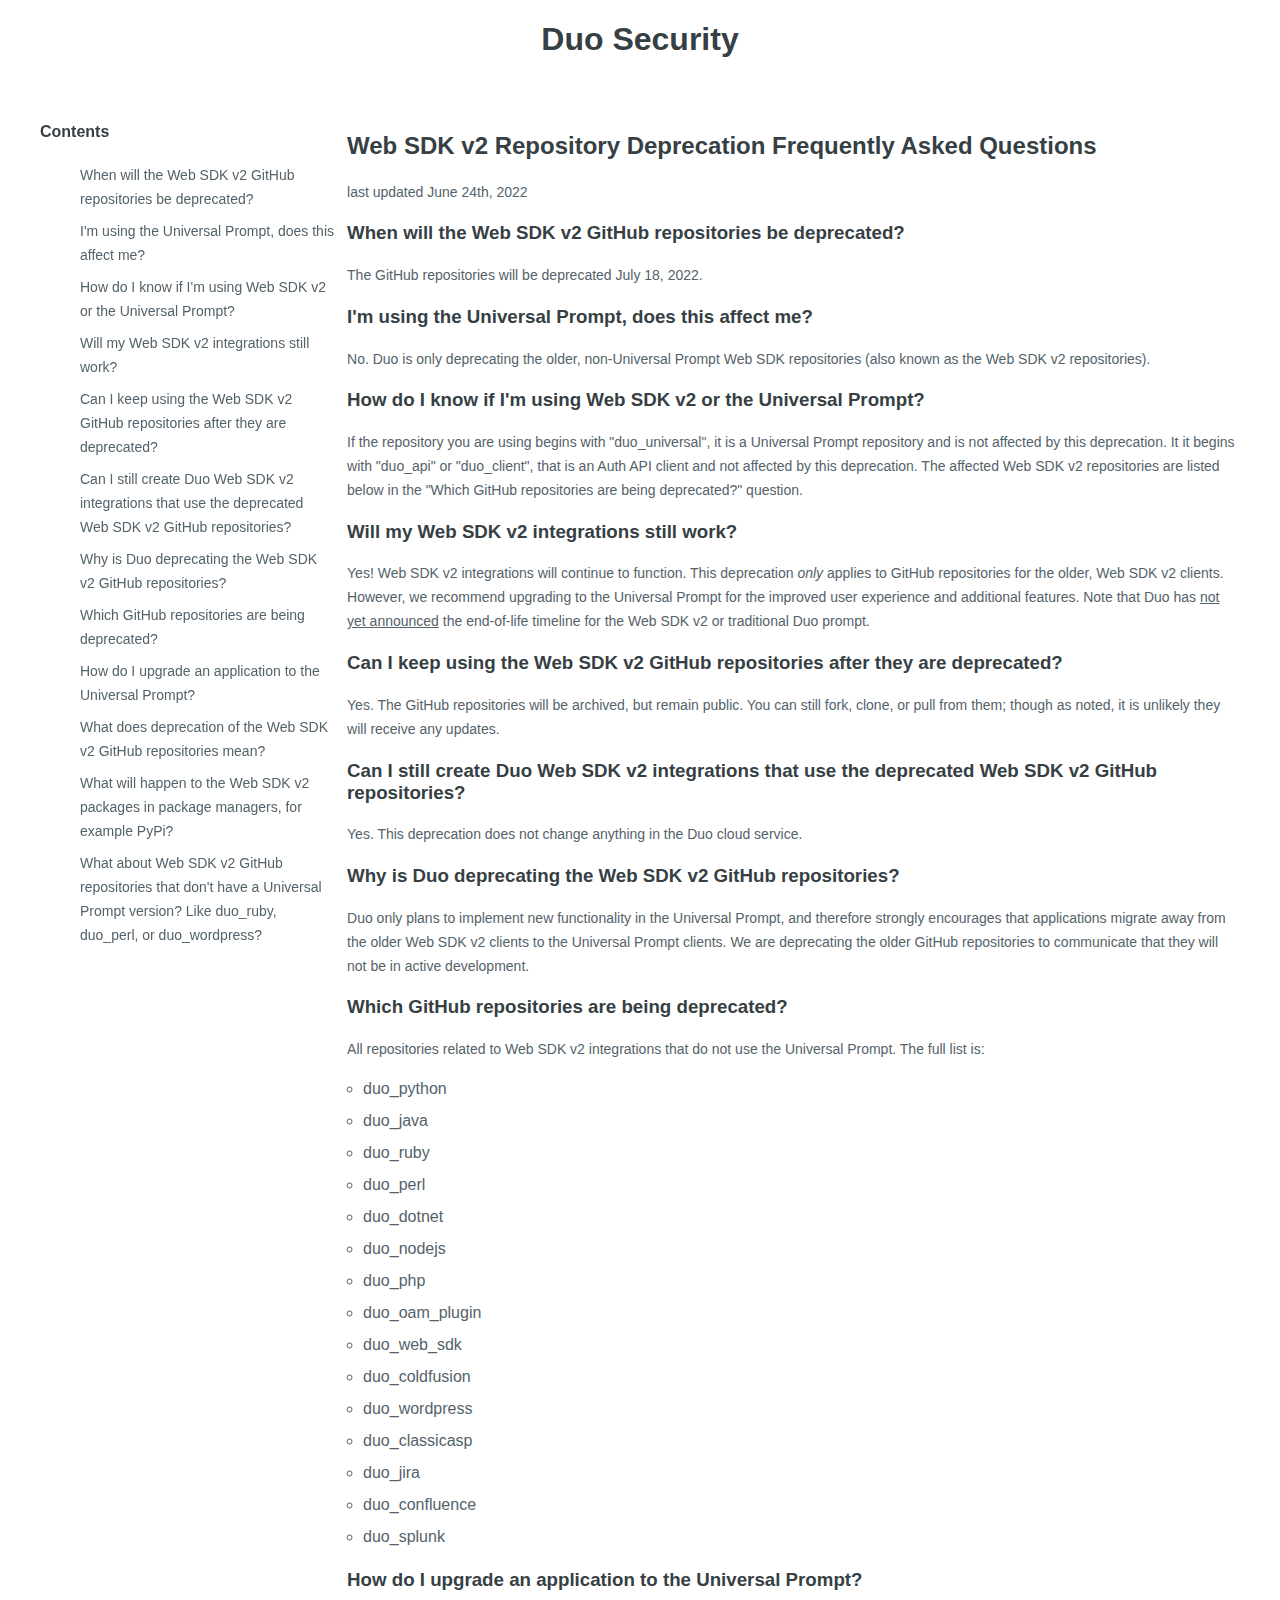
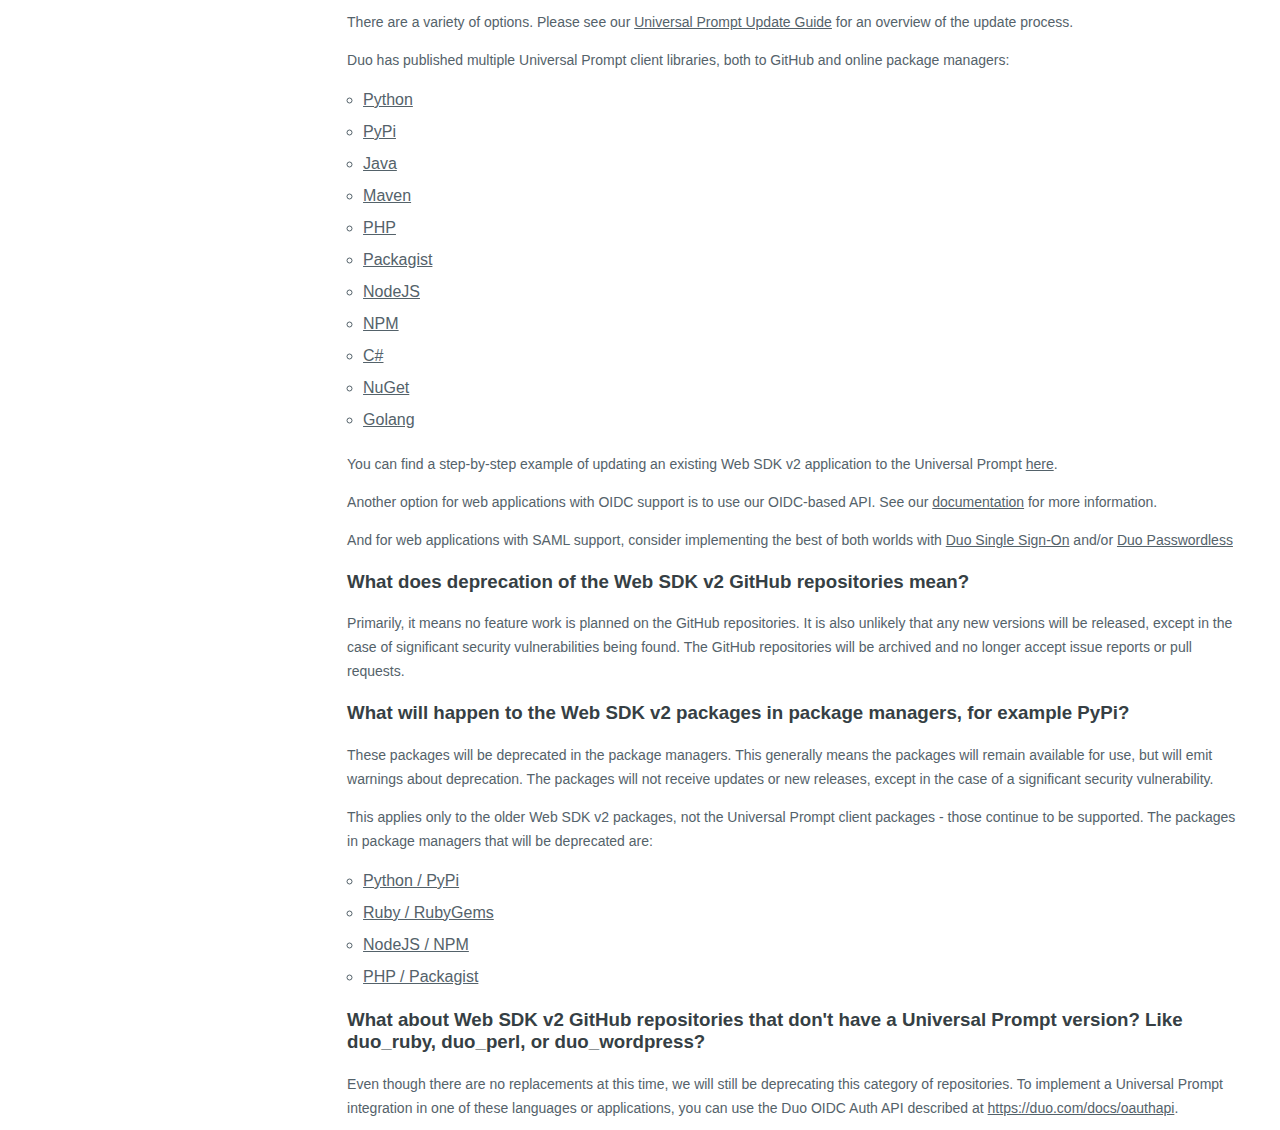
==== commit 882d30e8: "Further typo fix" ====
--- a/faq.html
+++ b/faq.html
@@ -99,7 +99,7 @@
       <li><a href="https://www.nuget.org/packages/DuoUniversal/">NuGet</a></li>      
       <li><a href="https://github.com/duosecurity/duo_universal_golang">Golang</a></li>      
     </ul>
-    <p>You can find a step-by-step example of updating an existing Web SDK v2 application to the Universal Prompt<a href="https://github.com/duosecurity/duo_python/pull/57">here</a>.</p>
+    <p>You can find a step-by-step example of updating an existing Web SDK v2 application to the Universal Prompt <a href="https://github.com/duosecurity/duo_python/pull/57">here</a>.</p>
     <p>Another option for web applications with OIDC support is to use our OIDC-based API.  See our <a href="https://duo.com/docs/oauthapi">documentation</a> for more information.</p>
     <p>And for web applications with SAML support, consider implementing the best of both worlds with <a href="https://duo.com/docs/sso">Duo Single Sign-On</a> and/or <a href="https://duo.com/docs/passwordless">Duo Passwordless</a></p>
     <div id="Question10">
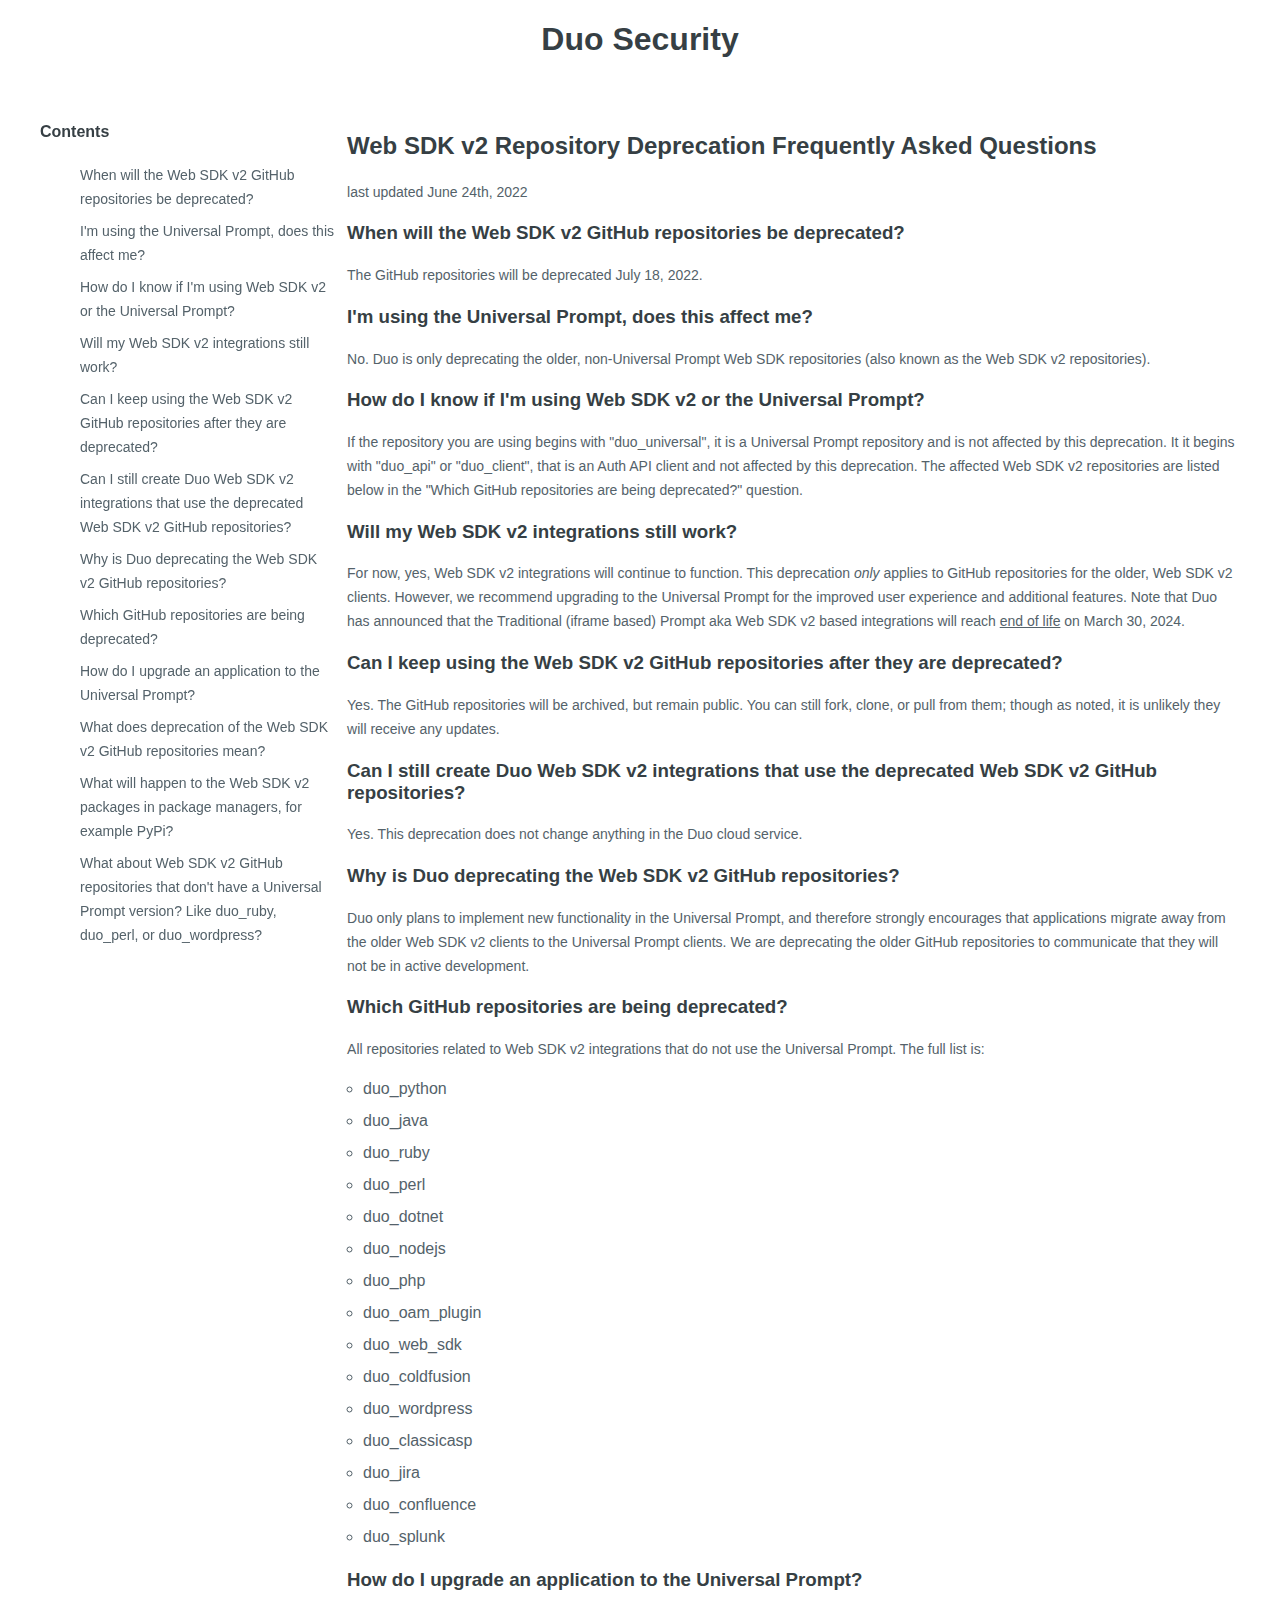
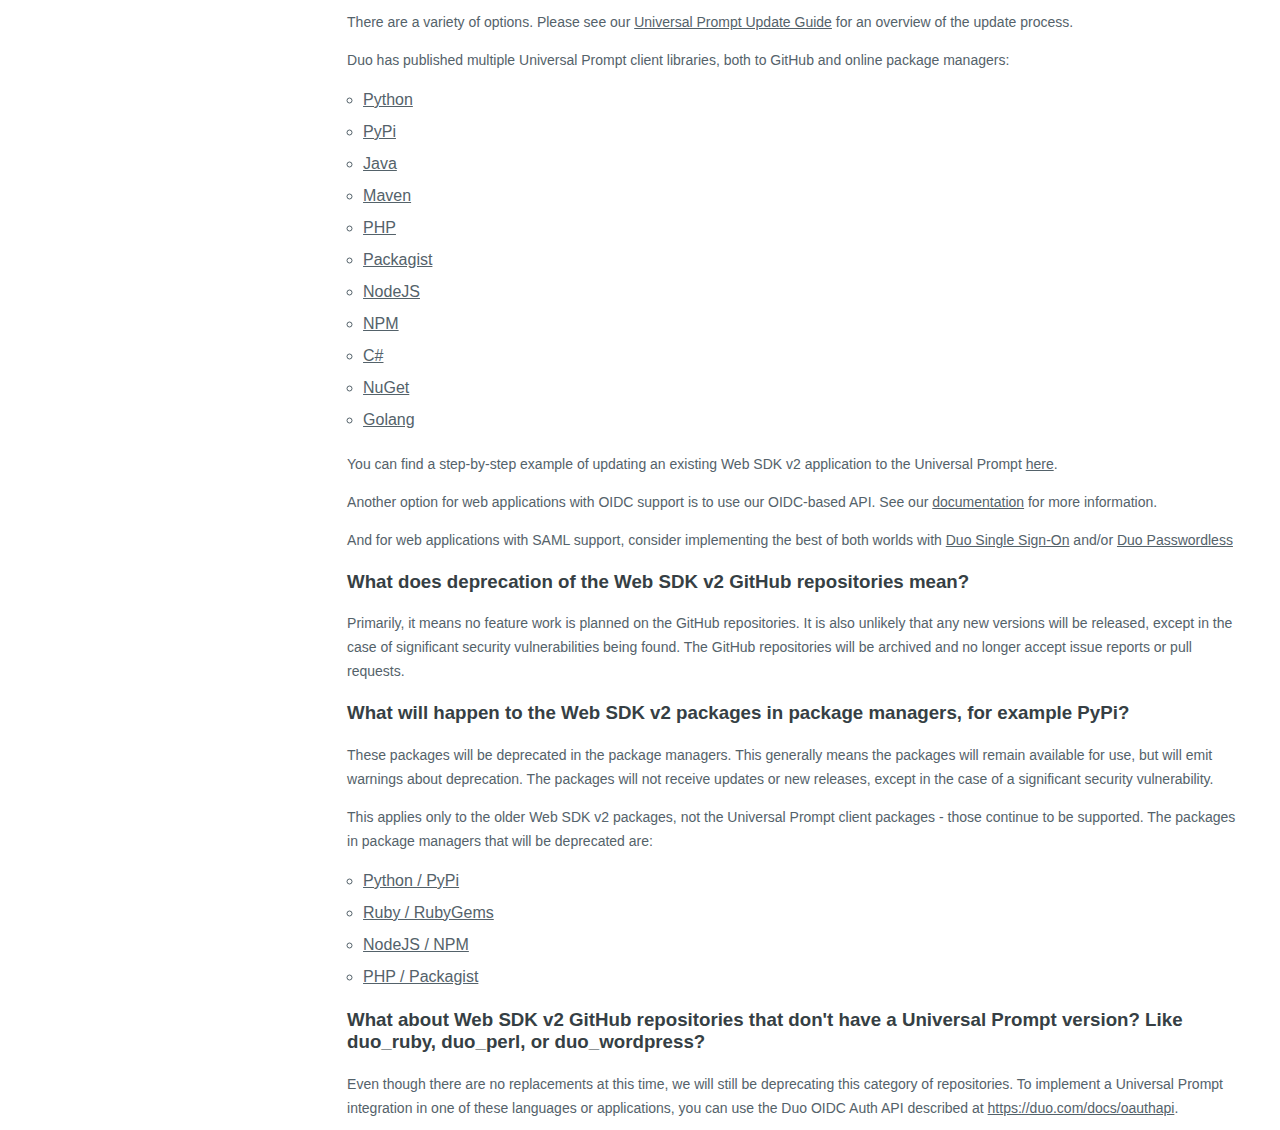
==== commit a616e16f: "Update FAQ with iframe EOL information" ====
--- a/faq.html
+++ b/faq.html
@@ -47,7 +47,7 @@
     <div id="Question4">
     <h3>Will my Web SDK v2 integrations still work?</h3>
   </div>
-  <p>Yes!  Web SDK v2 integrations will continue to function.  This deprecation <i>only</i> applies to GitHub repositories for the older, Web SDK v2 clients.  However, we recommend upgrading to the Universal Prompt for the improved user experience and additional features.  Note that Duo has <a href="https://duo.com/docs/universal-prompt-update-guide#traditional-prompt-end-of-support">not yet announced</a> the end-of-life timeline for the Web SDK v2 or traditional Duo prompt.</p>
+  <p>For now, yes, Web SDK v2 integrations will continue to function.  This deprecation <i>only</i> applies to GitHub repositories for the older, Web SDK v2 clients.  However, we recommend upgrading to the Universal Prompt for the improved user experience and additional features.  Note that Duo has announced that the Traditional (iframe based) Prompt aka Web SDK v2 based integrations will reach <a href="https://help.duo.com/s/article/7839?language=en_US">end of life</a> on March 30, 2024.</p>
     <div id="Question5">
       <h3>Can I keep using the Web SDK v2 GitHub repositories after they are deprecated?</h3>
   </div>
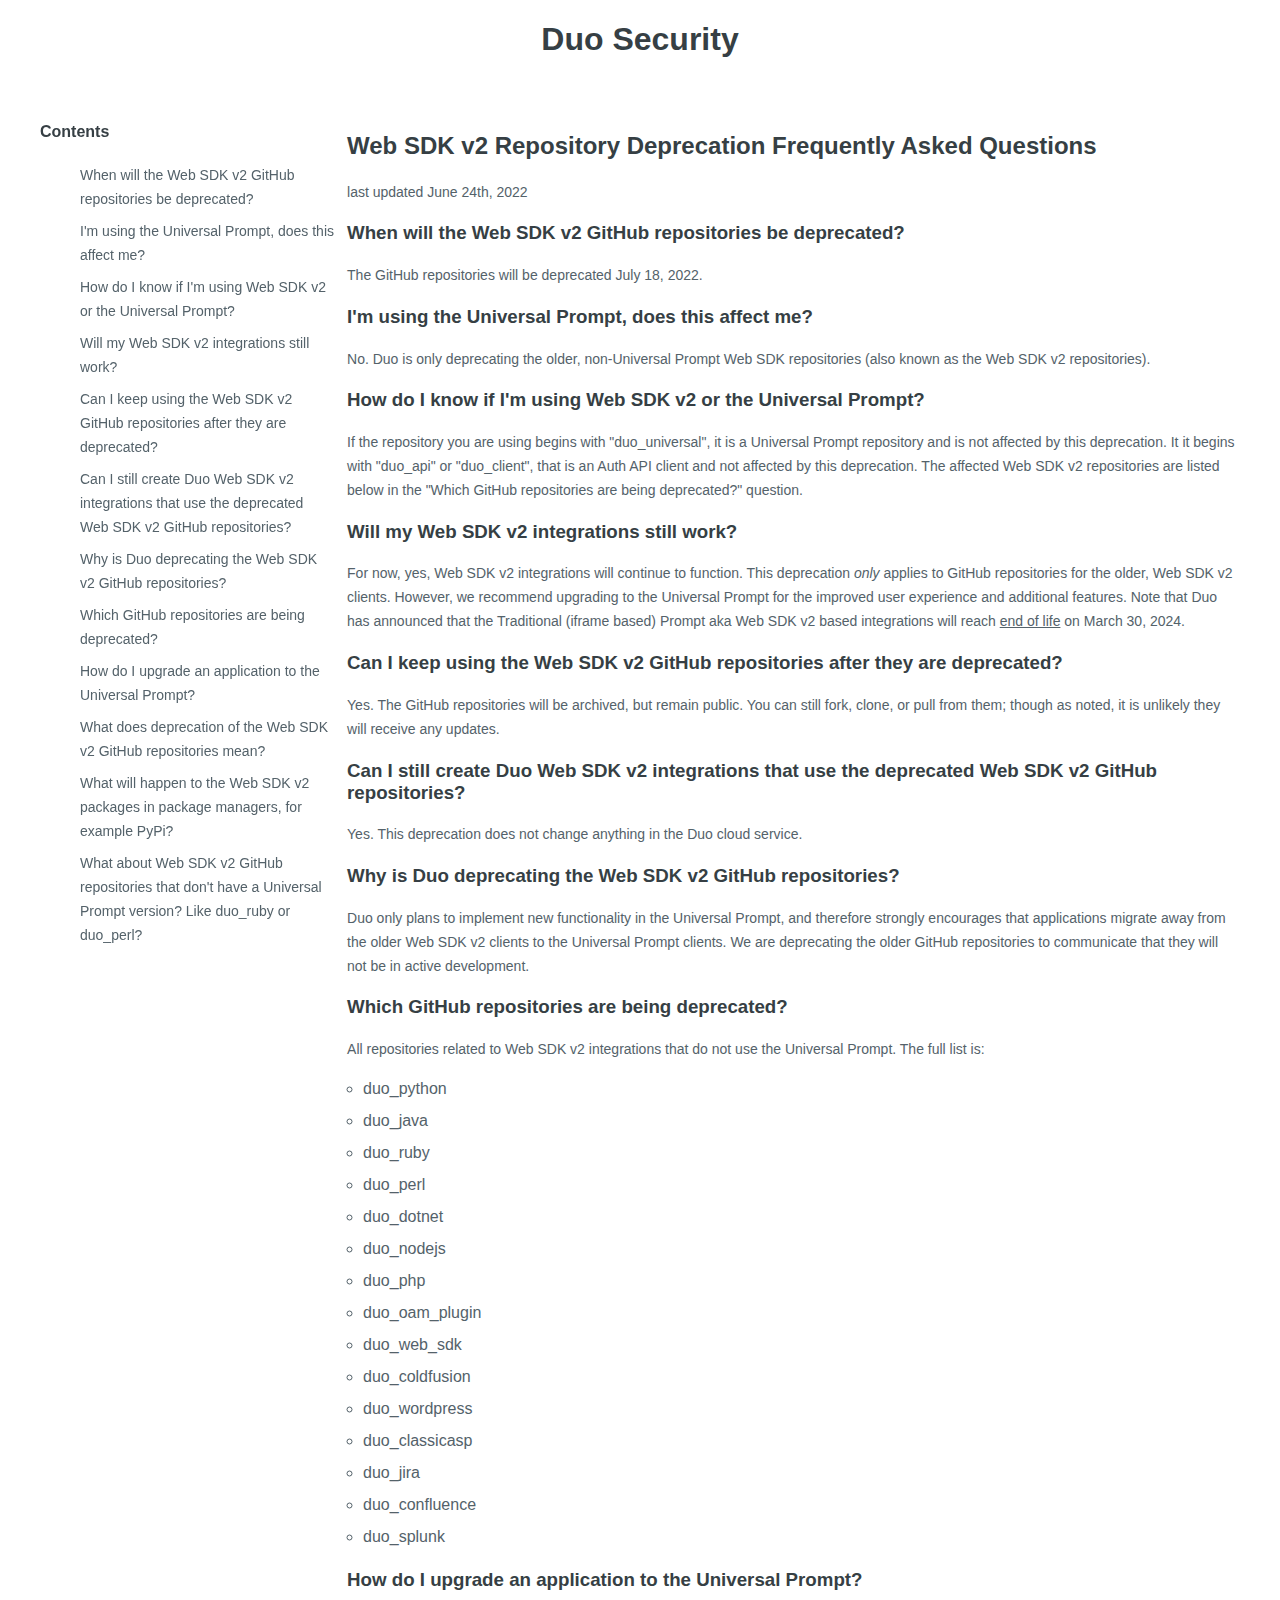
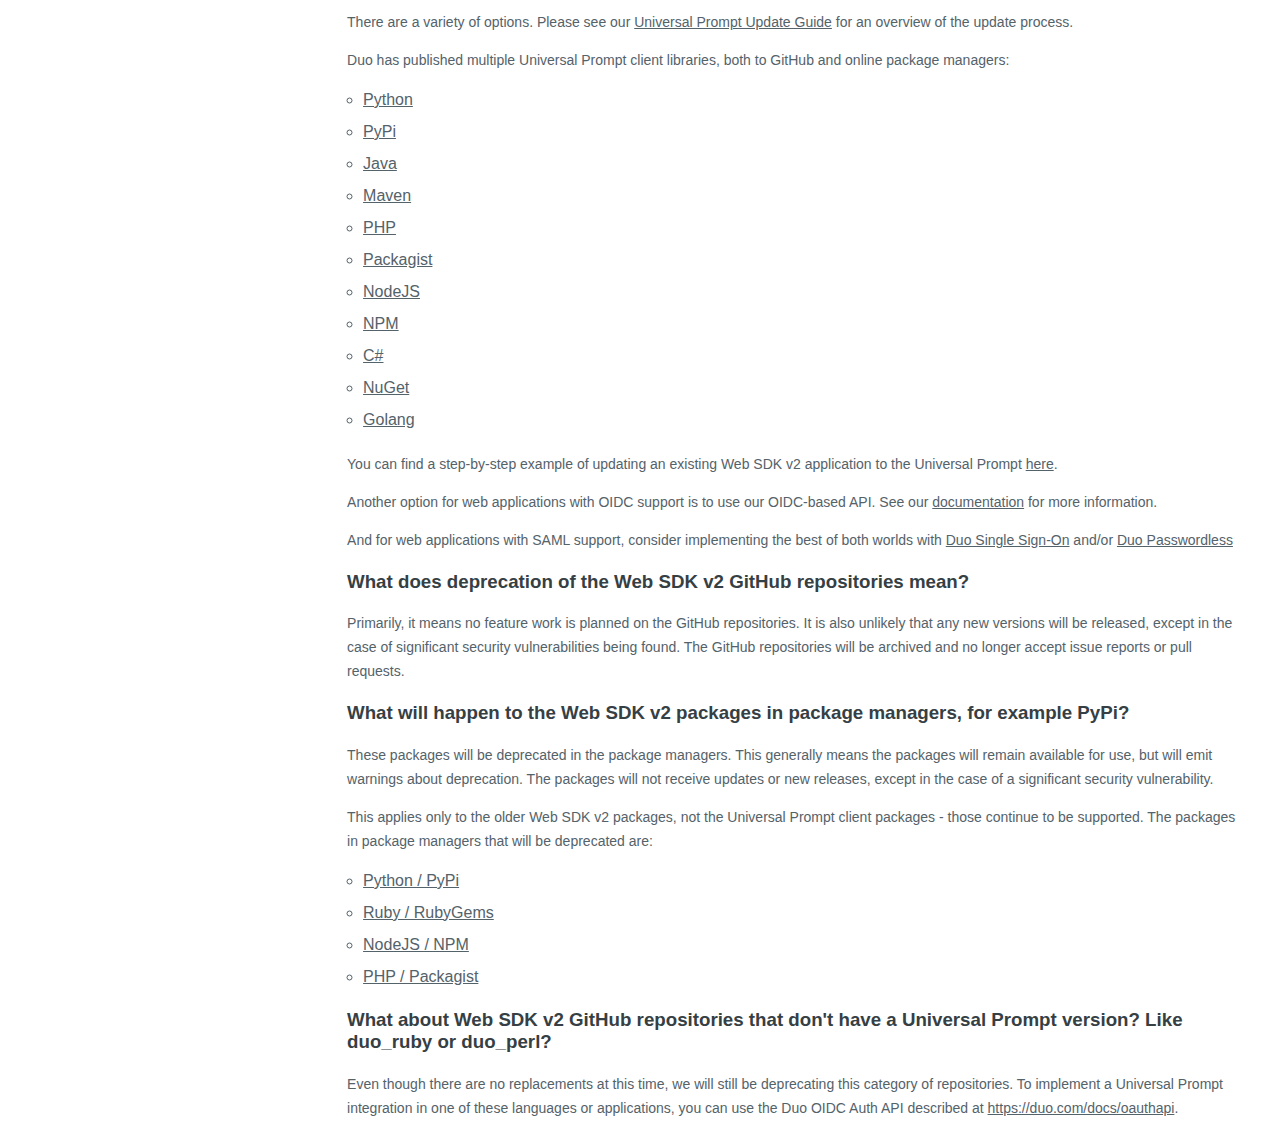
==== commit 73f7b7d5: "Remove statement that duo_wordpress does not have a replacement" ====
--- a/faq.html
+++ b/faq.html
@@ -24,7 +24,7 @@
             <li><a href="#Question9">How do I upgrade an application to the Universal Prompt?</a></li>
             <li><a href="#Question10">What does deprecation of the Web SDK v2 GitHub repositories mean?</a></li>
             <li><a href="#Question11">What will happen to the Web SDK v2 packages in package managers, for example PyPi?</a></li>
-            <li><a href="#Question12">What about Web SDK v2 GitHub repositories that don't have a Universal Prompt version?  Like duo_ruby, duo_perl, or duo_wordpress?</a></li>
+            <li><a href="#Question12">What about Web SDK v2 GitHub repositories that don't have a Universal Prompt version?  Like duo_ruby or duo_perl?</a></li>
           </ul>
         </div>
     </div>
@@ -118,7 +118,7 @@
       <li><a href="https://packagist.org/packages/duosecurity/duo_php">PHP / Packagist</a></li>
     </ul>
     <div id="Question12">
-      <h3>What about Web SDK v2 GitHub repositories that don't have a Universal Prompt version?  Like duo_ruby, duo_perl, or duo_wordpress?</h3>
+      <h3>What about Web SDK v2 GitHub repositories that don't have a Universal Prompt version?  Like duo_ruby or duo_perl?</h3>
   </div>
   <p>Even though there are no replacements at this time, we will still be deprecating this category of repositories.  To implement a Universal Prompt integration in one of these languages or applications, you can use the Duo OIDC Auth API described at <a href="https://duo.com/docs/oauthapi">https://duo.com/docs/oauthapi</a>.</p>
     </div>
